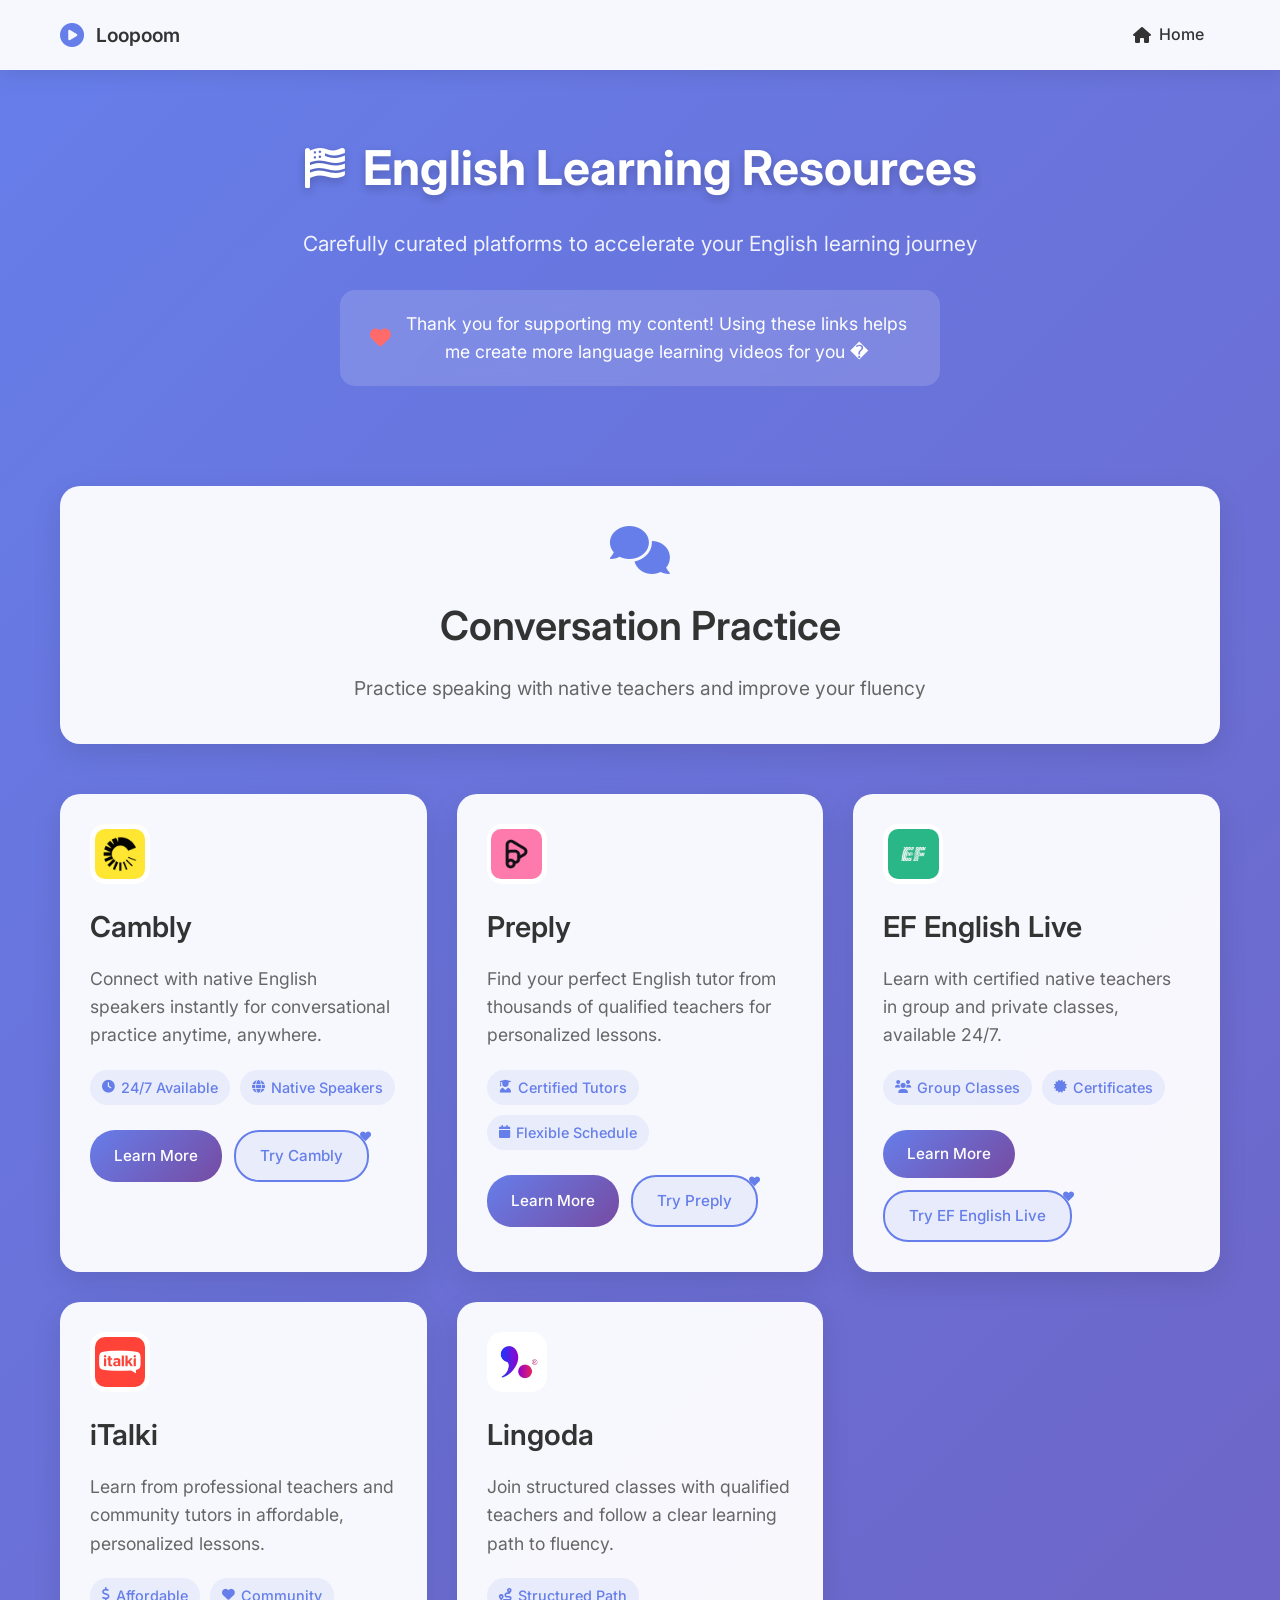
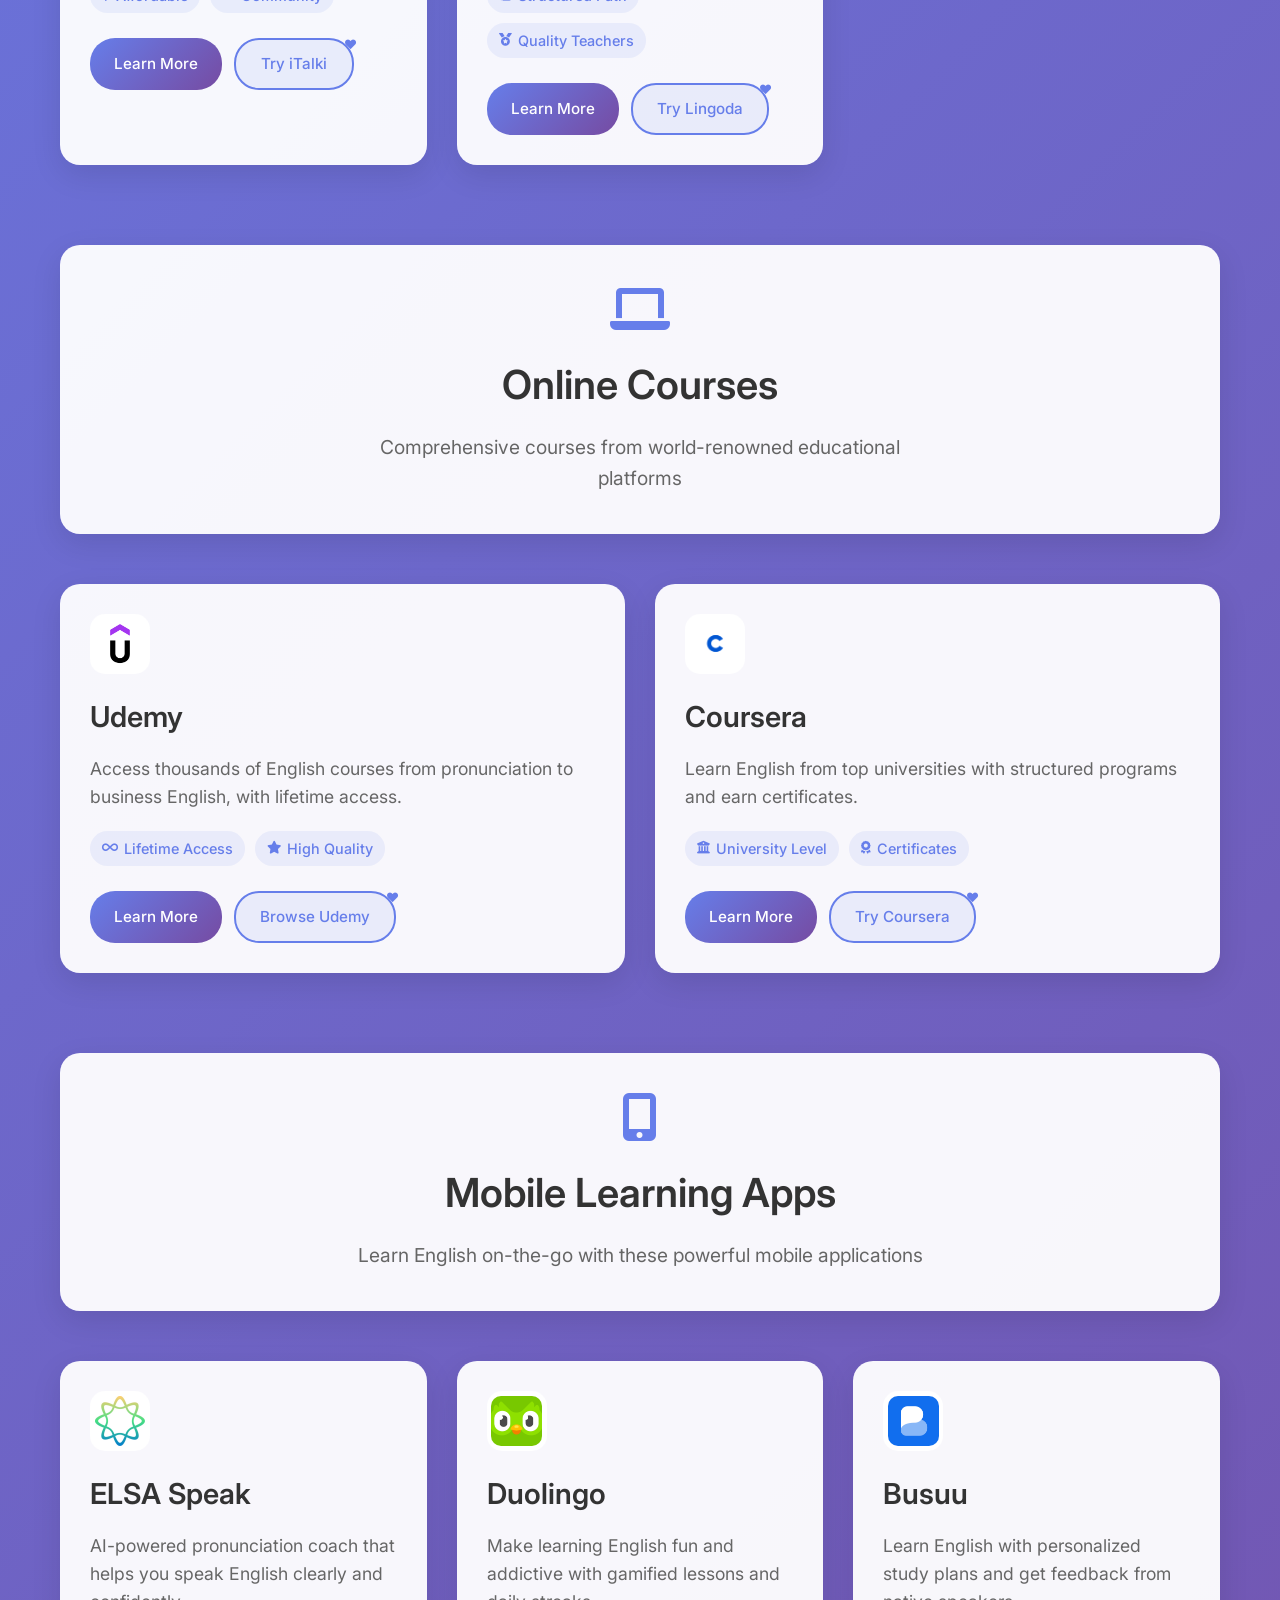
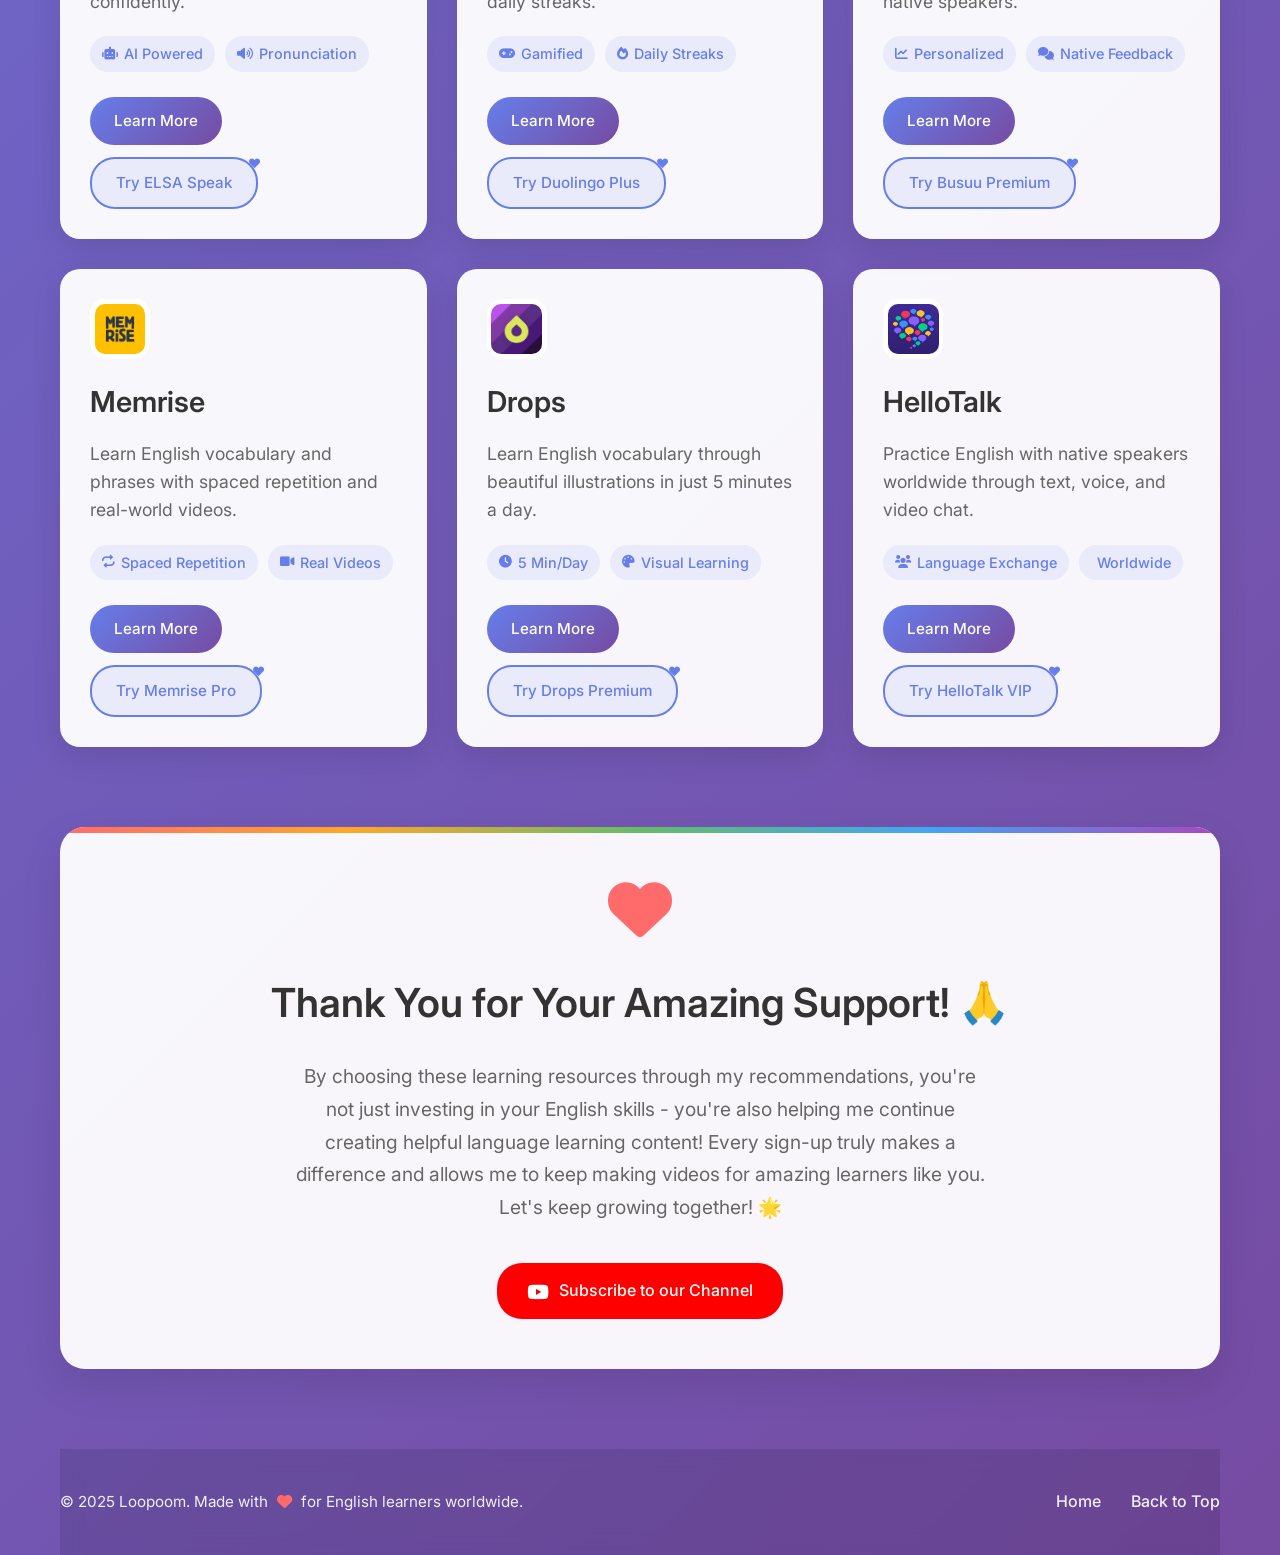
==== english.html @ 0522cc18 "initial" ====
<!DOCTYPE html>
<html lang="en">
<head>
    <meta charset="UTF-8">
    <meta name="viewport" content="width=device-width, initial-scale=1.0">
    <title>English Learning Resources - Loopoom</title>
    <link rel="stylesheet" href="styles/english.css">
    <link href="https://cdnjs.cloudflare.com/ajax/libs/font-awesome/6.0.0/css/all.min.css" rel="stylesheet">
    <link href="https://fonts.googleapis.com/css2?family=Inter:wght@300;400;500;600;700&display=swap" rel="stylesheet">
</head>
<body>
    <nav class="navbar">
        <div class="nav-container">
            <div class="nav-logo">
                <a href="index.html">
                    <i class="fas fa-play-circle"></i>
                    <span>Loopoom</span>
                </a>
            </div>
            <div class="nav-links">
                <a href="index.html" class="nav-link">
                    <i class="fas fa-home"></i>
                    <span>Home</span>
                </a>
            </div>
        </div>
    </nav>

    <div class="container">
        <header class="page-header">
            <div class="header-content">
                <h1><i class="fas fa-flag-usa"></i> English Learning Resources</h1>
                <p class="header-subtitle">Carefully curated platforms to accelerate your English learning journey</p>
                <div class="support-note">
                    <i class="fas fa-heart"></i>
                    <span>Thank you for supporting my content! Using these links helps me create more language learning videos for you �</span>
                </div>
            </div>
        </header>

        <main class="main-content">
            <!-- Conversation Practice Section -->
            <section class="platform-section">
                <div class="section-header">
                    <i class="fas fa-comments"></i>
                    <h2>Conversation Practice</h2>
                    <p>Practice speaking with native teachers and improve your fluency</p>
                </div>
                
                <div class="platform-grid">
                    <div class="platform-card" data-category="conversation">
                        <div class="platform-logo">
                            <img src="images/logos/Cambly.jpg" alt="Cambly Logo" class="platform-logo-img">
                        </div>
                        <h3>Cambly</h3>
                        <p class="platform-description">Connect with native English speakers instantly for conversational practice anytime, anywhere.</p>
                        <div class="platform-features">
                            <span class="feature-tag"><i class="fas fa-clock"></i> 24/7 Available</span>
                            <span class="feature-tag"><i class="fas fa-globe"></i> Native Speakers</span>
                        </div>
                        <div class="platform-actions">
                            <a href="#" class="btn btn-primary" onclick="openPlatformDetail('cambly')">Learn More</a>
                            <a href="#" class="btn btn-secondary affiliate-link">Try Cambly</a>
                        </div>
                    </div>

                    <div class="platform-card" data-category="conversation">
                        <div class="platform-logo">
                            <img src="images/logos/Preply .png" alt="Preply Logo" class="platform-logo-img">
                        </div>
                        <h3>Preply</h3>
                        <p class="platform-description">Find your perfect English tutor from thousands of qualified teachers for personalized lessons.</p>
                        <div class="platform-features">
                            <span class="feature-tag"><i class="fas fa-user-graduate"></i> Certified Tutors</span>
                            <span class="feature-tag"><i class="fas fa-calendar"></i> Flexible Schedule</span>
                        </div>
                        <div class="platform-actions">
                            <a href="#" class="btn btn-primary" onclick="openPlatformDetail('preply')">Learn More</a>
                            <a href="#" class="btn btn-secondary affiliate-link">Try Preply</a>
                        </div>
                    </div>

                    <div class="platform-card" data-category="conversation">
                        <div class="platform-logo">
                            <img src="images/logos/EFEnglishLive.png" alt="EF English Live Logo" class="platform-logo-img">
                        </div>
                        <h3>EF English Live</h3>
                        <p class="platform-description">Learn with certified native teachers in group and private classes, available 24/7.</p>
                        <div class="platform-features">
                            <span class="feature-tag"><i class="fas fa-users"></i> Group Classes</span>
                            <span class="feature-tag"><i class="fas fa-certificate"></i> Certificates</span>
                        </div>
                        <div class="platform-actions">
                            <a href="#" class="btn btn-primary" onclick="openPlatformDetail('ef-english-live')">Learn More</a>
                            <a href="#" class="btn btn-secondary affiliate-link">Try EF English Live</a>
                        </div>
                    </div>

                    <div class="platform-card" data-category="conversation">
                        <div class="platform-logo">
                            <img src="images/logos/iTalki.jpeg" alt="iTalki Logo" class="platform-logo-img">
                        </div>
                        <h3>iTalki</h3>
                        <p class="platform-description">Learn from professional teachers and community tutors in affordable, personalized lessons.</p>
                        <div class="platform-features">
                            <span class="feature-tag"><i class="fas fa-dollar-sign"></i> Affordable</span>
                            <span class="feature-tag"><i class="fas fa-heart"></i> Community</span>
                        </div>
                        <div class="platform-actions">
                            <a href="#" class="btn btn-primary" onclick="openPlatformDetail('italki')">Learn More</a>
                            <a href="#" class="btn btn-secondary affiliate-link">Try iTalki</a>
                        </div>
                    </div>

                    <div class="platform-card" data-category="conversation">
                        <div class="platform-logo">
                            <img src="images/logos/Lingoda.jpeg" alt="Lingoda Logo" class="platform-logo-img">
                        </div>
                        <h3>Lingoda</h3>
                        <p class="platform-description">Join structured classes with qualified teachers and follow a clear learning path to fluency.</p>
                        <div class="platform-features">
                            <span class="feature-tag"><i class="fas fa-route"></i> Structured Path</span>
                            <span class="feature-tag"><i class="fas fa-medal"></i> Quality Teachers</span>
                        </div>
                        <div class="platform-actions">
                            <a href="#" class="btn btn-primary" onclick="openPlatformDetail('lingoda')">Learn More</a>
                            <a href="#" class="btn btn-secondary affiliate-link">Try Lingoda</a>
                        </div>
                    </div>
                </div>
            </section>

            <!-- Online Courses Section -->
            <section class="platform-section">
                <div class="section-header">
                    <i class="fas fa-laptop"></i>
                    <h2>Online Courses</h2>
                    <p>Comprehensive courses from world-renowned educational platforms</p>
                </div>
                
                <div class="platform-grid">
                    <div class="platform-card" data-category="courses">
                        <div class="platform-logo">
                            <img src="images/logos/Udemy.png" alt="Udemy Logo" class="platform-logo-img">
                        </div>
                        <h3>Udemy</h3>
                        <p class="platform-description">Access thousands of English courses from pronunciation to business English, with lifetime access.</p>
                        <div class="platform-features">
                            <span class="feature-tag"><i class="fas fa-infinity"></i> Lifetime Access</span>
                            <span class="feature-tag"><i class="fas fa-star"></i> High Quality</span>
                        </div>
                        <div class="platform-actions">
                            <a href="#" class="btn btn-primary" onclick="openPlatformDetail('udemy')">Learn More</a>
                            <a href="#" class="btn btn-secondary affiliate-link">Browse Udemy</a>
                        </div>
                    </div>

                    <div class="platform-card" data-category="courses">
                        <div class="platform-logo">
                            <img src="images/logos/Coursera.png" alt="Coursera Logo" class="platform-logo-img">
                        </div>
                        <h3>Coursera</h3>
                        <p class="platform-description">Learn English from top universities with structured programs and earn certificates.</p>
                        <div class="platform-features">
                            <span class="feature-tag"><i class="fas fa-university"></i> University Level</span>
                            <span class="feature-tag"><i class="fas fa-award"></i> Certificates</span>
                        </div>
                        <div class="platform-actions">
                            <a href="#" class="btn btn-primary" onclick="openPlatformDetail('coursera')">Learn More</a>
                            <a href="#" class="btn btn-secondary affiliate-link">Try Coursera</a>
                        </div>
                    </div>
                </div>
            </section>

            <!-- Mobile Apps Section -->
            <section class="platform-section">
                <div class="section-header">
                    <i class="fas fa-mobile-alt"></i>
                    <h2>Mobile Learning Apps</h2>
                    <p>Learn English on-the-go with these powerful mobile applications</p>
                </div>
                
                <div class="platform-grid">
                    <div class="platform-card" data-category="apps">
                        <div class="platform-logo">
                            <img src="images/logos/ELSASpeak.jpeg" alt="ELSA Speak Logo" class="platform-logo-img">
                        </div>
                        <h3>ELSA Speak</h3>
                        <p class="platform-description">AI-powered pronunciation coach that helps you speak English clearly and confidently.</p>
                        <div class="platform-features">
                            <span class="feature-tag"><i class="fas fa-robot"></i> AI Powered</span>
                            <span class="feature-tag"><i class="fas fa-volume-up"></i> Pronunciation</span>
                        </div>
                        <div class="platform-actions">
                            <a href="#" class="btn btn-primary" onclick="openPlatformDetail('elsa-speak')">Learn More</a>
                            <a href="#" class="btn btn-secondary affiliate-link">Try ELSA Speak</a>
                        </div>
                    </div>

                    <div class="platform-card" data-category="apps">
                        <div class="platform-logo">
                            <img src="images/logos/Duolingo.png" alt="Duolingo Logo" class="platform-logo-img">
                        </div>
                        <h3>Duolingo</h3>
                        <p class="platform-description">Make learning English fun and addictive with gamified lessons and daily streaks.</p>
                        <div class="platform-features">
                            <span class="feature-tag"><i class="fas fa-gamepad"></i> Gamified</span>
                            <span class="feature-tag"><i class="fas fa-fire"></i> Daily Streaks</span>
                        </div>
                        <div class="platform-actions">
                            <a href="#" class="btn btn-primary" onclick="openPlatformDetail('duolingo')">Learn More</a>
                            <a href="#" class="btn btn-secondary affiliate-link">Try Duolingo Plus</a>
                        </div>
                    </div>

                    <div class="platform-card" data-category="apps">
                        <div class="platform-logo">
                            <img src="images/logos/Busuu.png" alt="Busuu Logo" class="platform-logo-img">
                        </div>
                        <h3>Busuu</h3>
                        <p class="platform-description">Learn English with personalized study plans and get feedback from native speakers.</p>
                        <div class="platform-features">
                            <span class="feature-tag"><i class="fas fa-chart-line"></i> Personalized</span>
                            <span class="feature-tag"><i class="fas fa-comments"></i> Native Feedback</span>
                        </div>
                        <div class="platform-actions">
                            <a href="#" class="btn btn-primary" onclick="openPlatformDetail('busuu')">Learn More</a>
                            <a href="#" class="btn btn-secondary affiliate-link">Try Busuu Premium</a>
                        </div>
                    </div>

                    <div class="platform-card" data-category="apps">
                        <div class="platform-logo">
                            <img src="images/logos/Memrise.png" alt="Memrise Logo" class="platform-logo-img">
                        </div>
                        <h3>Memrise</h3>
                        <p class="platform-description">Learn English vocabulary and phrases with spaced repetition and real-world videos.</p>
                        <div class="platform-features">
                            <span class="feature-tag"><i class="fas fa-repeat"></i> Spaced Repetition</span>
                            <span class="feature-tag"><i class="fas fa-video"></i> Real Videos</span>
                        </div>
                        <div class="platform-actions">
                            <a href="#" class="btn btn-primary" onclick="openPlatformDetail('memrise')">Learn More</a>
                            <a href="#" class="btn btn-secondary affiliate-link">Try Memrise Pro</a>
                        </div>
                    </div>

                    <div class="platform-card" data-category="apps">
                        <div class="platform-logo">
                            <img src="images/logos/Drops.png" alt="Drops Logo" class="platform-logo-img">
                        </div>
                        <h3>Drops</h3>
                        <p class="platform-description">Learn English vocabulary through beautiful illustrations in just 5 minutes a day.</p>
                        <div class="platform-features">
                            <span class="feature-tag"><i class="fas fa-clock"></i> 5 Min/Day</span>
                            <span class="feature-tag"><i class="fas fa-palette"></i> Visual Learning</span>
                        </div>
                        <div class="platform-actions">
                            <a href="#" class="btn btn-primary" onclick="openPlatformDetail('drops')">Learn More</a>
                            <a href="#" class="btn btn-secondary affiliate-link">Try Drops Premium</a>
                        </div>
                    </div>

                    <div class="platform-card" data-category="apps">
                        <div class="platform-logo">
                            <img src="images/logos/HelloTalk.jpeg" alt="HelloTalk Logo" class="platform-logo-img">
                        </div>
                        <h3>HelloTalk</h3>
                        <p class="platform-description">Practice English with native speakers worldwide through text, voice, and video chat.</p>
                        <div class="platform-features">
                            <span class="feature-tag"><i class="fas fa-users"></i> Language Exchange</span>
                            <span class="feature-tag"><i class="fas fa-world"></i> Worldwide</span>
                        </div>
                        <div class="platform-actions">
                            <a href="#" class="btn btn-primary" onclick="openPlatformDetail('hellotalk')">Learn More</a>
                            <a href="#" class="btn btn-secondary affiliate-link">Try HelloTalk VIP</a>
                        </div>
                    </div>
                </div>
            </section>

            <!-- Thank You Section -->
            <section class="thank-you-section">
                <div class="thank-you-card">
                    <div class="thank-you-icon">
                        <i class="fas fa-heart"></i>
                    </div>
                    <h2>Thank You for Your Amazing Support! 🙏</h2>
                    <p>By choosing these learning resources through my recommendations, you're not just investing in your English skills - you're also helping me continue creating helpful language learning content! Every sign-up truly makes a difference and allows me to keep making videos for amazing learners like you. Let's keep growing together! 🌟</p>
                    <div class="social-links">
                        <a href="#" class="social-link youtube">
                            <i class="fab fa-youtube"></i>
                            <span>Subscribe to our Channel</span>
                        </a>
                    </div>
                </div>
            </section>
        </main>

        <footer class="footer">
            <div class="footer-content">
                <p>&copy; 2025 Loopoom. Made with <i class="fas fa-heart"></i> for English learners worldwide.</p>
                <div class="footer-links">
                    <a href="index.html">Home</a>
                    <a href="#" onclick="scrollToTop()">Back to Top</a>
                </div>
            </div>
        </footer>
    </div>

    <!-- Platform Detail Modal -->
    <div id="platformModal" class="modal-overlay" style="display: none;">
        <div class="modal-content">
            <div class="modal-header">
                <h3 id="modalTitle"></h3>
                <button onclick="closeModal()" class="close-btn">
                    <i class="fas fa-times"></i>
                </button>
            </div>
            <div class="modal-body" id="modalBody">
                <!-- Content will be populated by JavaScript -->
            </div>
        </div>
    </div>

    <script src="scripts/english.js"></script>
</body>
</html>
---- styles/english.css ----
/* English Page Styles */
* {
    margin: 0;
    padding: 0;
    box-sizing: border-box;
}

body {
    font-family: 'Inter', -apple-system, BlinkMacSystemFont, 'Segoe UI', Roboto, Oxygen, Ubuntu, Cantarell, sans-serif;
    background: linear-gradient(135deg, #667eea 0%, #764ba2 100%);
    min-height: 100vh;
    color: #333;
    line-height: 1.6;
}

/* Navigation */
.navbar {
    background: rgba(255,255,255,0.95);
    backdrop-filter: blur(10px);
    box-shadow: 0 2px 20px rgba(0,0,0,0.1);
    position: sticky;
    top: 0;
    z-index: 100;
}

.nav-container {
    max-width: 1200px;
    margin: 0 auto;
    padding: 0 20px;
    display: flex;
    justify-content: space-between;
    align-items: center;
    height: 70px;
}

.nav-logo a {
    text-decoration: none;
    display: flex;
    align-items: center;
    gap: 12px;
    color: #333;
    font-weight: 600;
    font-size: 1.2rem;
    transition: color 0.3s ease;
}

.nav-logo a:hover {
    color: #667eea;
}

.nav-logo i {
    font-size: 1.5rem;
    color: #667eea;
}

.nav-links {
    display: flex;
    gap: 20px;
}

.nav-link {
    text-decoration: none;
    color: #333;
    display: flex;
    align-items: center;
    gap: 8px;
    padding: 8px 16px;
    border-radius: 8px;
    transition: all 0.3s ease;
    font-weight: 500;
}

.nav-link:hover {
    background: rgba(102,126,234,0.1);
    color: #667eea;
}

/* Container */
.container {
    max-width: 1200px;
    margin: 0 auto;
    padding: 0 20px;
}

/* Page Header */
.page-header {
    text-align: center;
    padding: 60px 0;
    margin-bottom: 40px;
}

.header-content h1 {
    font-size: 3rem;
    font-weight: 700;
    color: #fff;
    text-shadow: 0 4px 8px rgba(0,0,0,0.2);
    margin-bottom: 20px;
    display: flex;
    align-items: center;
    justify-content: center;
    gap: 15px;
}

.header-content h1 i {
    font-size: 2.5rem;
}

.header-subtitle {
    font-size: 1.3rem;
    color: rgba(255,255,255,0.9);
    margin-bottom: 30px;
    font-weight: 400;
}

.support-note {
    background: rgba(255,255,255,0.15);
    backdrop-filter: blur(10px);
    padding: 20px 30px;
    border-radius: 15px;
    display: inline-flex;
    align-items: center;
    gap: 12px;
    color: #fff;
    font-size: 1.1rem;
    max-width: 600px;
    margin: 0 auto;
}

.support-note i {
    color: #ff6b6b;
    font-size: 1.3rem;
}

/* Platform Sections */
.platform-section {
    margin-bottom: 80px;
}

.section-header {
    text-align: center;
    margin-bottom: 50px;
    background: rgba(255,255,255,0.95);
    padding: 40px;
    border-radius: 20px;
    box-shadow: 0 10px 30px rgba(0,0,0,0.1);
}

.section-header i {
    font-size: 3rem;
    color: #667eea;
    margin-bottom: 20px;
}

.section-header h2 {
    font-size: 2.5rem;
    font-weight: 600;
    color: #333;
    margin-bottom: 15px;
}

.section-header p {
    font-size: 1.2rem;
    color: #666;
    max-width: 600px;
    margin: 0 auto;
}

/* Platform Grid */
.platform-grid {
    display: grid;
    grid-template-columns: repeat(auto-fit, minmax(350px, 1fr));
    gap: 30px;
}

.platform-card {
    background: rgba(255,255,255,0.95);
    border-radius: 20px;
    padding: 30px;
    box-shadow: 0 10px 30px rgba(0,0,0,0.1);
    transition: all 0.3s ease;
    position: relative;
    overflow: hidden;
}

.platform-card::before {
    content: '';
    position: absolute;
    top: 0;
    left: 0;
    right: 0;
    height: 4px;
    background: linear-gradient(90deg, #667eea, #764ba2);
    transform: scaleX(0);
    transition: transform 0.3s ease;
}

.platform-card:hover::before {
    transform: scaleX(1);
}

.platform-card:hover {
    transform: translateY(-10px);
    box-shadow: 0 20px 40px rgba(0,0,0,0.2);
}

.platform-logo {
    width: 60px;
    height: 60px;
    background: rgba(255,255,255,0.9);
    border-radius: 15px;
    display: flex;
    align-items: center;
    justify-content: center;
    margin-bottom: 20px;
    transition: all 0.3s ease;
    border: 2px solid rgba(255,255,255,0.2);
}

.platform-logo:hover {
    transform: scale(1.05);
    box-shadow: 0 8px 20px rgba(0,0,0,0.15);
}

.platform-logo-img {
    width: 90%;
    height: 90%;
    object-fit: contain;
    border-radius: 10px;
}

.platform-logo i {
    font-size: 1.8rem;
    color: #fff;
}

.platform-card h3 {
    font-size: 1.8rem;
    font-weight: 600;
    color: #333;
    margin-bottom: 15px;
}

.platform-description {
    color: #666;
    font-size: 1.1rem;
    line-height: 1.6;
    margin-bottom: 20px;
}

.platform-features {
    display: flex;
    flex-wrap: wrap;
    gap: 10px;
    margin-bottom: 25px;
}

.feature-tag {
    background: rgba(102,126,234,0.1);
    color: #667eea;
    padding: 6px 12px;
    border-radius: 20px;
    font-size: 0.9rem;
    font-weight: 500;
    display: flex;
    align-items: center;
    gap: 6px;
}

.feature-tag i {
    font-size: 0.8rem;
}

.platform-actions {
    display: flex;
    gap: 12px;
    flex-wrap: wrap;
}

/* Buttons */
.btn {
    padding: 12px 24px;
    border-radius: 25px;
    text-decoration: none;
    font-weight: 500;
    font-size: 0.95rem;
    transition: all 0.3s ease;
    border: none;
    cursor: pointer;
    display: inline-flex;
    align-items: center;
    justify-content: center;
    min-width: 120px;
}

.btn-primary {
    background: linear-gradient(135deg, #667eea, #764ba2);
    color: #fff;
}

.btn-primary:hover {
    transform: translateY(-2px);
    box-shadow: 0 8px 25px rgba(102,126,234,0.4);
}

.btn-secondary {
    background: rgba(102,126,234,0.1);
    color: #667eea;
    border: 2px solid #667eea;
}

.btn-secondary:hover {
    background: #667eea;
    color: #fff;
    transform: translateY(-2px);
    box-shadow: 0 8px 25px rgba(102,126,234,0.3);
}

.affiliate-link {
    position: relative;
}

.affiliate-link::after {
    content: '❤️';
    position: absolute;
    top: -5px;
    right: -5px;
    font-size: 0.8rem;
}

/* Thank You Section */
.thank-you-section {
    margin: 80px 0;
}

.thank-you-card {
    background: rgba(255,255,255,0.95);
    border-radius: 25px;
    padding: 50px;
    text-align: center;
    box-shadow: 0 15px 40px rgba(0,0,0,0.1);
    position: relative;
    overflow: hidden;
}

.thank-you-card::before {
    content: '';
    position: absolute;
    top: 0;
    left: 0;
    right: 0;
    height: 6px;
    background: linear-gradient(90deg, #ff6b6b, #ffa726, #66bb6a, #42a5f5, #ab47bc);
}

.thank-you-icon {
    margin-bottom: 30px;
}

.thank-you-icon i {
    font-size: 4rem;
    color: #ff6b6b;
    animation: heartbeat 2s ease-in-out infinite;
}

@keyframes heartbeat {
    0% { transform: scale(1); }
    14% { transform: scale(1.1); }
    28% { transform: scale(1); }
    42% { transform: scale(1.1); }
    70% { transform: scale(1); }
}

.thank-you-card h2 {
    font-size: 2.5rem;
    color: #333;
    margin-bottom: 25px;
    font-weight: 600;
}

.thank-you-card p {
    font-size: 1.2rem;
    color: #666;
    line-height: 1.7;
    max-width: 700px;
    margin: 0 auto 40px;
}

.social-links {
    display: flex;
    justify-content: center;
    gap: 20px;
}

.social-link {
    background: #ff0000;
    color: #fff;
    padding: 15px 30px;
    border-radius: 25px;
    text-decoration: none;
    font-weight: 500;
    display: flex;
    align-items: center;
    gap: 10px;
    transition: all 0.3s ease;
}

.social-link:hover {
    transform: translateY(-3px);
    box-shadow: 0 10px 30px rgba(255,0,0,0.3);
}

.social-link i {
    font-size: 1.2rem;
}

/* Footer */
.footer {
    background: rgba(0,0,0,0.1);
    backdrop-filter: blur(10px);
    padding: 40px 0;
    margin-top: 80px;
}

.footer-content {
    display: flex;
    justify-content: space-between;
    align-items: center;
    flex-wrap: wrap;
    gap: 20px;
    color: rgba(255,255,255,0.9);
}

.footer-content p {
    font-size: 0.95rem;
}

.footer-content i {
    color: #ff6b6b;
    margin: 0 5px;
}

.footer-links {
    display: flex;
    gap: 30px;
}

.footer-links a {
    color: rgba(255,255,255,0.9);
    text-decoration: none;
    font-weight: 500;
    transition: color 0.3s ease;
}

.footer-links a:hover {
    color: #fff;
}

/* Modal Styles */
.modal-overlay {
    position: fixed;
    top: 0;
    left: 0;
    width: 100%;
    height: 100%;
    background: rgba(0,0,0,0.8);
    display: flex;
    justify-content: center;
    align-items: center;
    z-index: 1000;
    animation: fadeIn 0.3s ease;
}

.modal-content {
    background: #fff;
    border-radius: 20px;
    max-width: 600px;
    width: 90%;
    max-height: 80vh;
    overflow-y: auto;
    animation: slideUp 0.3s ease;
}

.modal-header {
    padding: 30px 30px 0;
    display: flex;
    justify-content: space-between;
    align-items: center;
    border-bottom: 1px solid #eee;
    margin-bottom: 30px;
}

.modal-header h3 {
    font-size: 1.8rem;
    color: #333;
    font-weight: 600;
}

.close-btn {
    background: none;
    border: none;
    font-size: 1.5rem;
    color: #666;
    cursor: pointer;
    padding: 10px;
    border-radius: 50%;
    transition: all 0.3s ease;
}

.close-btn:hover {
    background: rgba(102,126,234,0.1);
    color: #667eea;
}

.modal-body {
    padding: 0 30px 30px;
}

/* Responsive Design */
@media (max-width: 768px) {
    .container {
        padding: 0 15px;
    }
    
    .nav-container {
        padding: 0 15px;
    }
    
    .nav-links {
        display: none;
    }
    
    .header-content h1 {
        font-size: 2.5rem;
        flex-direction: column;
        gap: 10px;
    }
    
    .header-subtitle {
        font-size: 1.1rem;
    }
    
    .support-note {
        flex-direction: column;
        text-align: center;
        padding: 20px;
        font-size: 1rem;
    }
    
    .section-header {
        padding: 30px 20px;
    }
    
    .section-header h2 {
        font-size: 2rem;
    }
    
    .section-header i {
        font-size: 2.5rem;
    }
    
    .platform-grid {
        grid-template-columns: 1fr;
        gap: 20px;
    }
    
    .platform-card {
        padding: 25px 20px;
    }
    
    .platform-actions {
        flex-direction: column;
    }
    
    .thank-you-card {
        padding: 40px 20px;
    }
    
    .thank-you-card h2 {
        font-size: 2rem;
    }
    
    .thank-you-card p {
        font-size: 1.1rem;
    }
    
    .footer-content {
        flex-direction: column;
        text-align: center;
    }
    
    .modal-content {
        width: 95%;
        margin: 20px;
    }
    
    .modal-header {
        padding: 20px 20px 0;
    }
    
    .modal-body {
        padding: 0 20px 20px;
    }
}

@media (max-width: 480px) {
    .platform-grid {
        grid-template-columns: 1fr;
    }
    
    .platform-card {
        padding: 20px 15px;
    }
    
    .btn {
        padding: 10px 20px;
        font-size: 0.9rem;
        min-width: 100px;
    }
    
    .social-links {
        flex-direction: column;
        align-items: center;
    }
}

/* Animation Keyframes */
@keyframes fadeIn {
    from { opacity: 0; }
    to { opacity: 1; }
}

@keyframes slideUp {
    from { 
        opacity: 0;
        transform: translateY(30px);
    }
    to { 
        opacity: 1;
        transform: translateY(0);
    }
}

/* Smooth scrolling */
html {
    scroll-behavior: smooth;
}
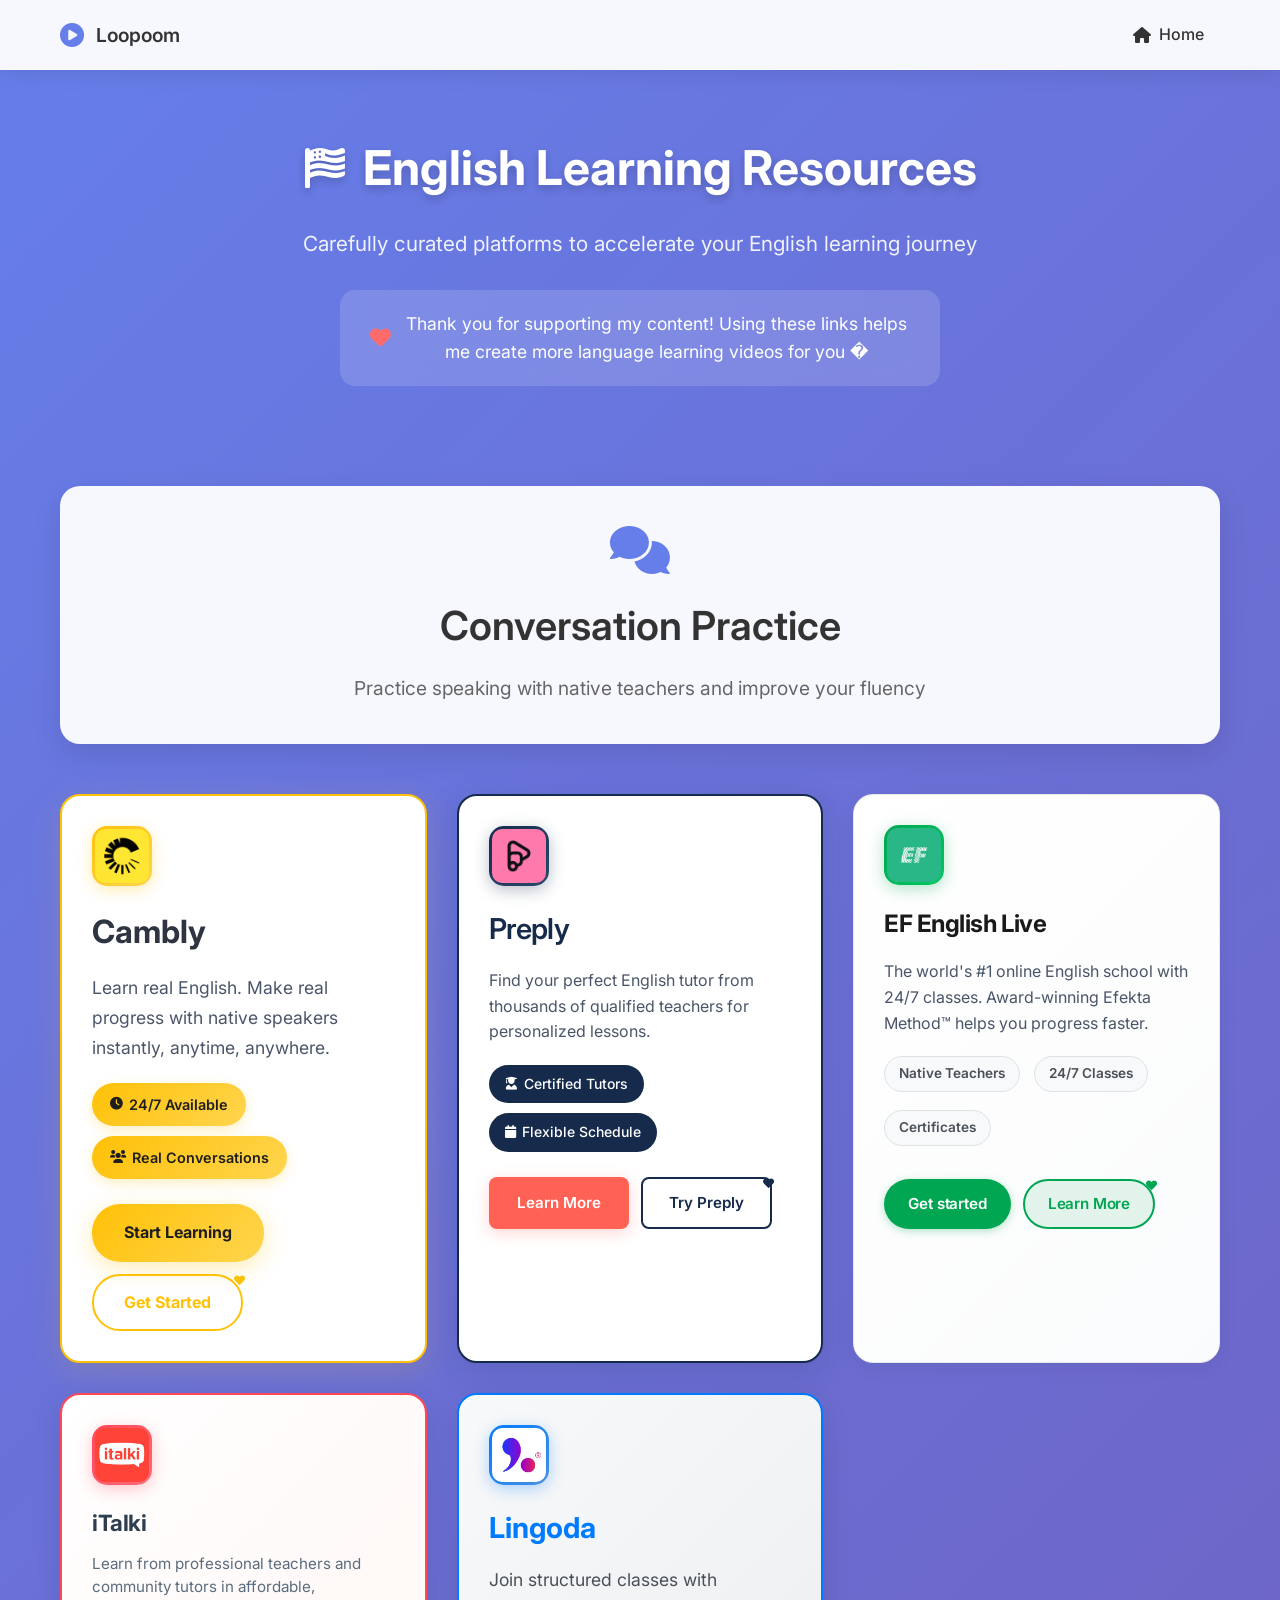
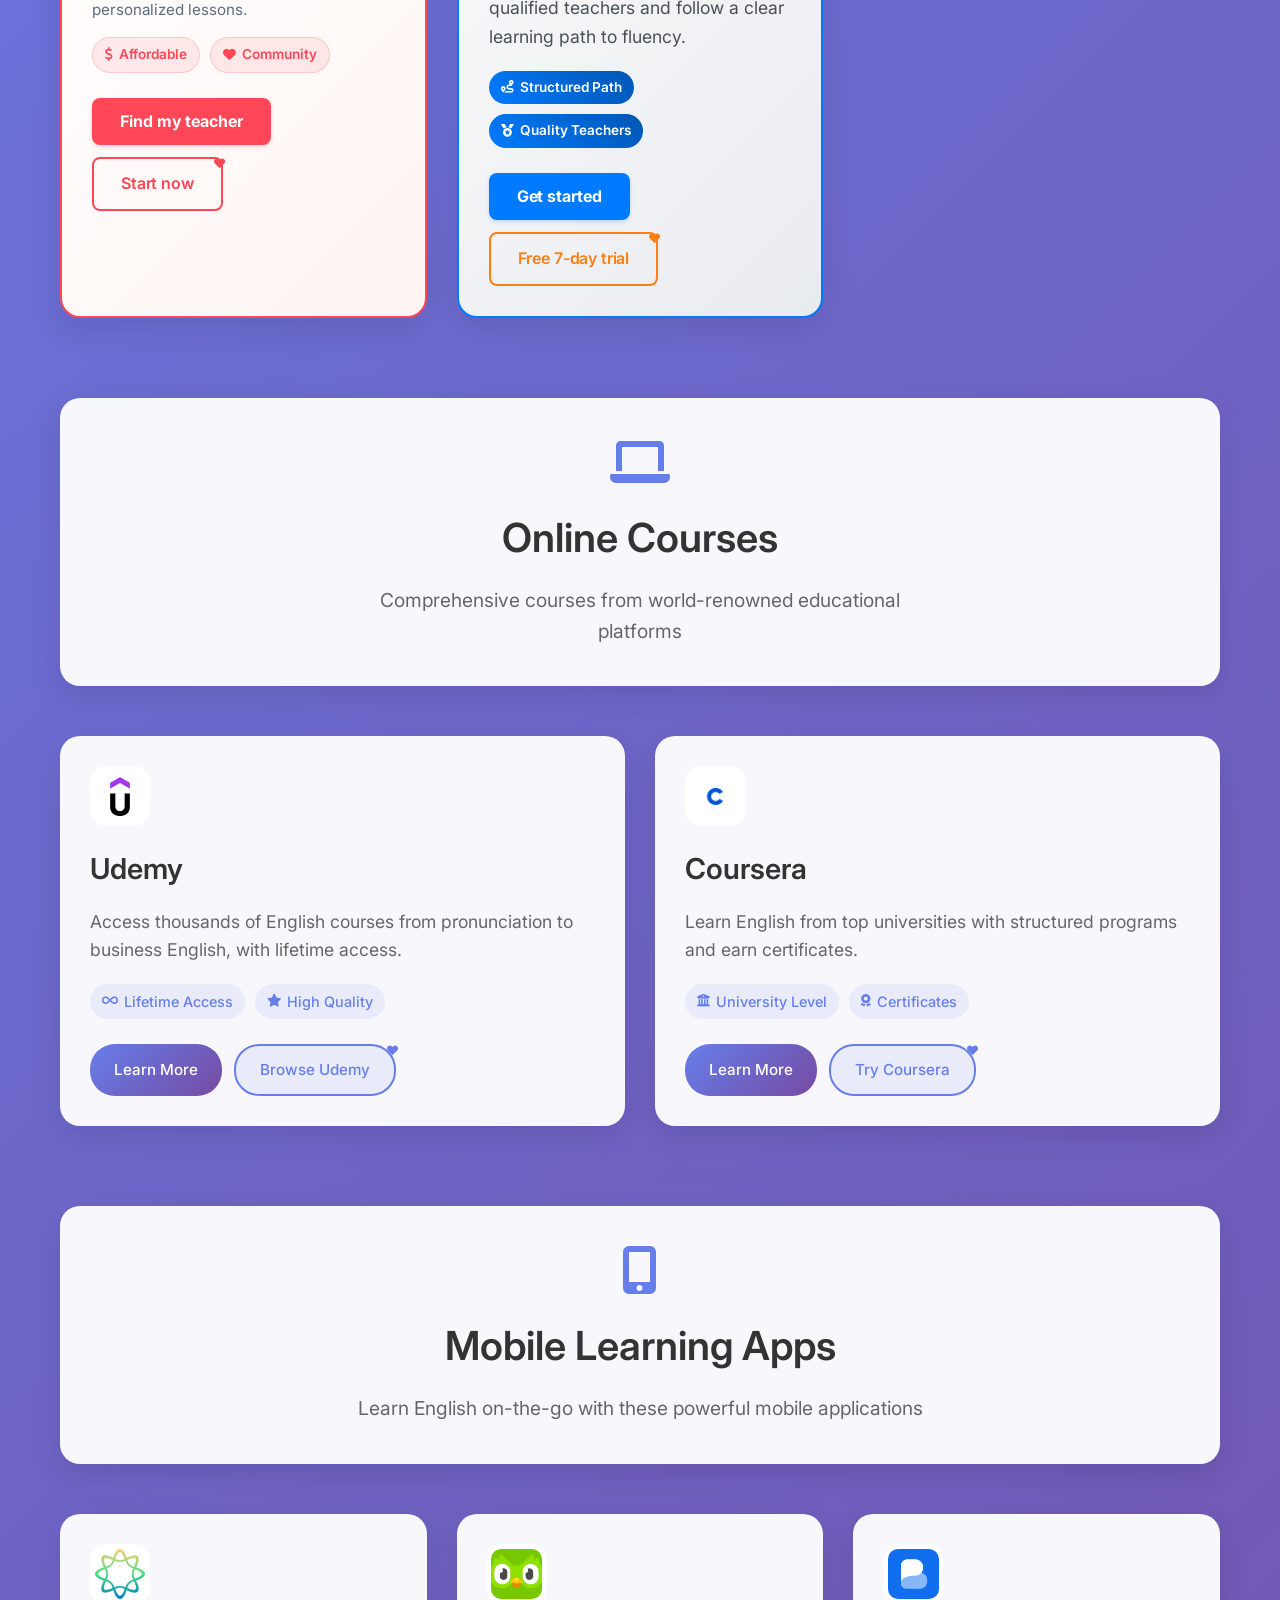
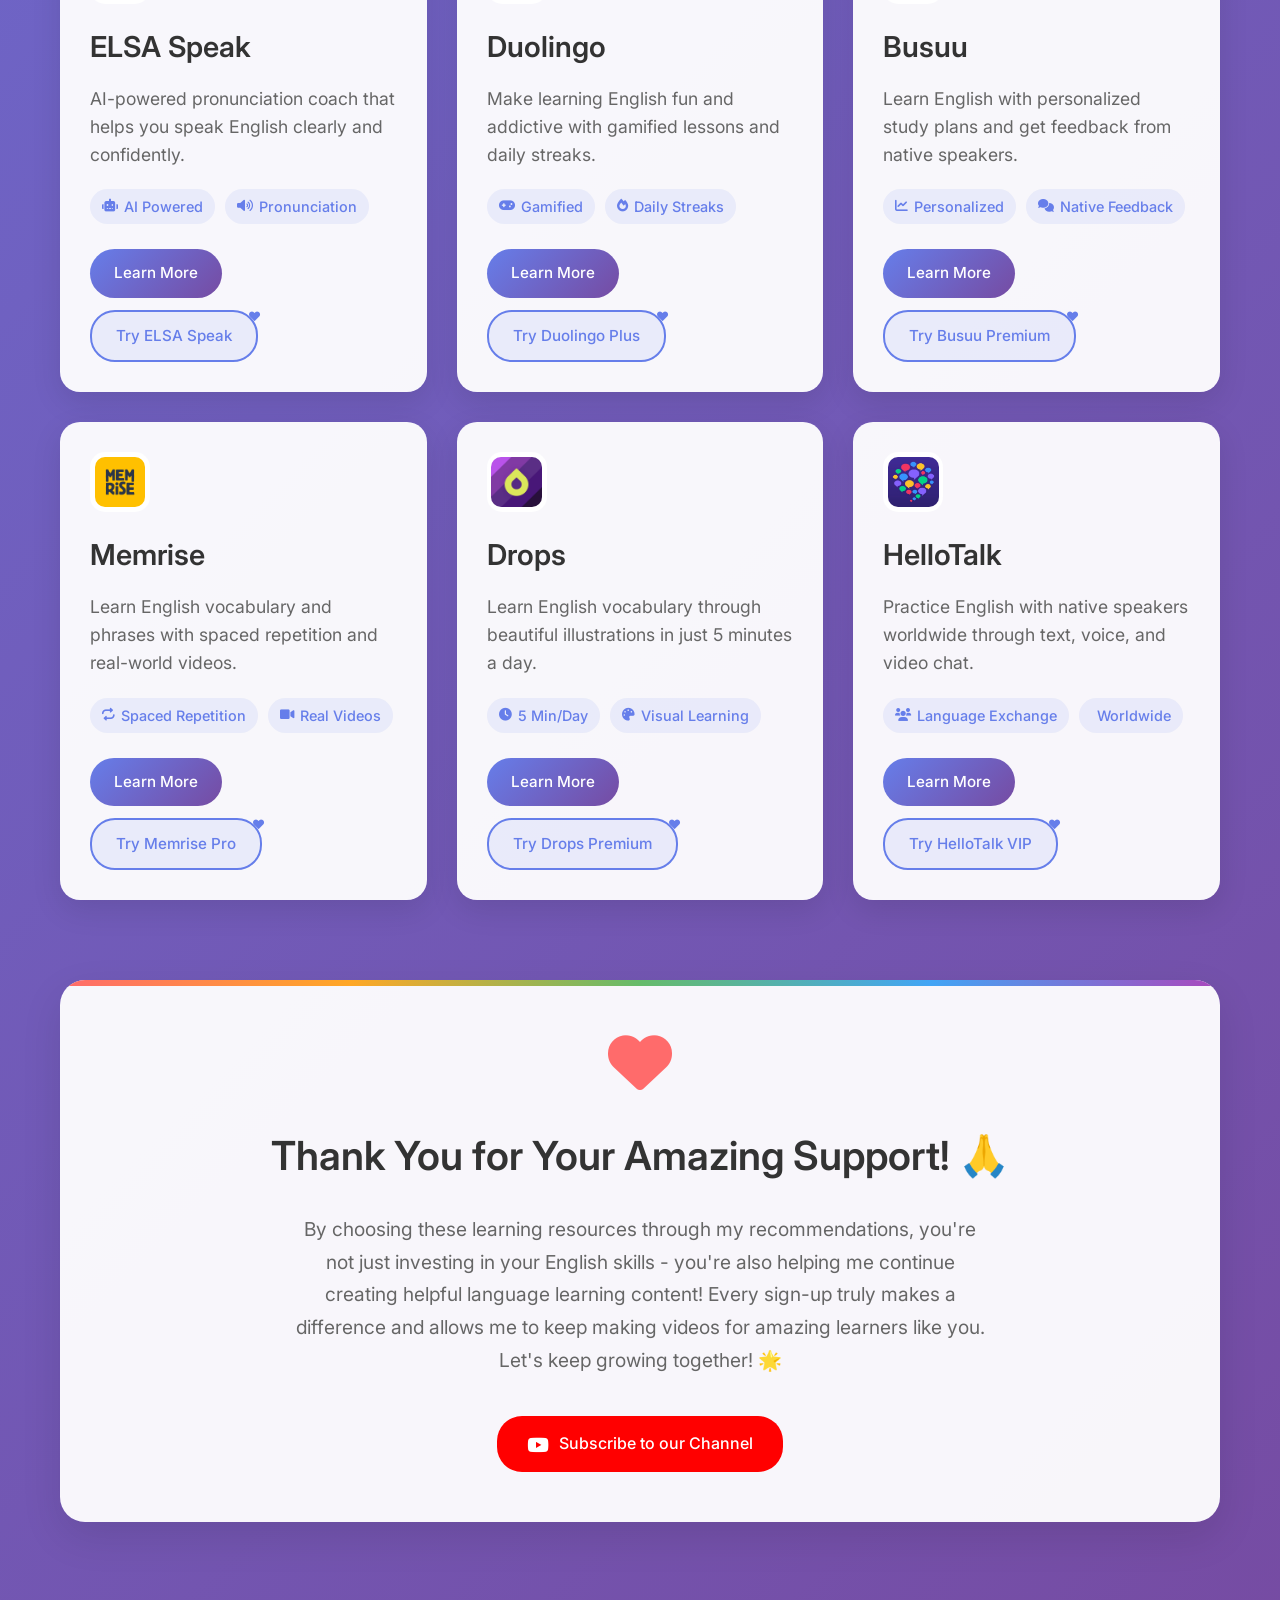
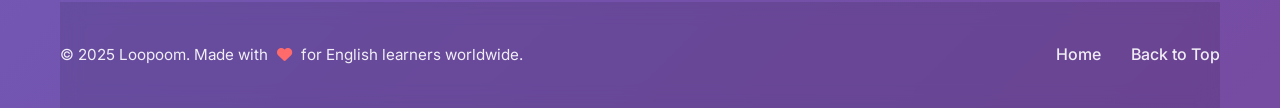
==== commit 9f0e1063: "fix style" ====
--- a/english.html
+++ b/english.html
@@ -4,6 +4,7 @@
     <meta charset="UTF-8">
     <meta name="viewport" content="width=device-width, initial-scale=1.0">
     <title>English Learning Resources - Loopoom</title>
+    <link rel="icon" type="image/svg+xml" href="data:image/svg+xml,<svg xmlns='http://www.w3.org/2000/svg' viewBox='0 0 24 24' fill='%23667eea'><circle cx='12' cy='12' r='10'/><polygon fill='white' points='10,8 16,12 10,16'/></svg>">
     <link rel="stylesheet" href="styles/english.css">
     <link href="https://cdnjs.cloudflare.com/ajax/libs/font-awesome/6.0.0/css/all.min.css" rel="stylesheet">
     <link href="https://fonts.googleapis.com/css2?family=Inter:wght@300;400;500;600;700&display=swap" rel="stylesheet">
@@ -48,83 +49,82 @@
                 </div>
                 
                 <div class="platform-grid">
-                    <div class="platform-card" data-category="conversation">
-                        <div class="platform-logo">
+                    <div class="platform-card cambly-theme" data-category="conversation">
+                        <div class="platform-logo cambly-logo">
                             <img src="images/logos/Cambly.jpg" alt="Cambly Logo" class="platform-logo-img">
                         </div>
                         <h3>Cambly</h3>
-                        <p class="platform-description">Connect with native English speakers instantly for conversational practice anytime, anywhere.</p>
-                        <div class="platform-features">
-                            <span class="feature-tag"><i class="fas fa-clock"></i> 24/7 Available</span>
-                            <span class="feature-tag"><i class="fas fa-globe"></i> Native Speakers</span>
-                        </div>
-                        <div class="platform-actions">
-                            <a href="#" class="btn btn-primary" onclick="openPlatformDetail('cambly')">Learn More</a>
-                            <a href="#" class="btn btn-secondary affiliate-link">Try Cambly</a>
-                        </div>
-                    </div>
-
-                    <div class="platform-card" data-category="conversation">
-                        <div class="platform-logo">
+                        <p class="platform-description">Learn real English. Make real progress with native speakers instantly, anytime, anywhere.</p>
+                        <div class="platform-features">
+                            <span class="feature-tag cambly-tag"><i class="fas fa-clock"></i> 24/7 Available</span>
+                            <span class="feature-tag cambly-tag"><i class="fas fa-users"></i> Real Conversations</span>
+                        </div>
+                        <div class="platform-actions">
+                            <a href="#" class="btn btn-primary cambly-btn" onclick="openPlatformDetail('cambly')">Start Learning</a>
+                            <a href="#" class="btn btn-secondary cambly-secondary affiliate-link">Get Started</a>
+                        </div>
+                    </div>
+
+                    <div class="platform-card preply-theme" data-category="conversation">
+                        <div class="platform-logo preply-logo">
                             <img src="images/logos/Preply .png" alt="Preply Logo" class="platform-logo-img">
                         </div>
                         <h3>Preply</h3>
                         <p class="platform-description">Find your perfect English tutor from thousands of qualified teachers for personalized lessons.</p>
                         <div class="platform-features">
-                            <span class="feature-tag"><i class="fas fa-user-graduate"></i> Certified Tutors</span>
-                            <span class="feature-tag"><i class="fas fa-calendar"></i> Flexible Schedule</span>
-                        </div>
-                        <div class="platform-actions">
-                            <a href="#" class="btn btn-primary" onclick="openPlatformDetail('preply')">Learn More</a>
-                            <a href="#" class="btn btn-secondary affiliate-link">Try Preply</a>
-                        </div>
-                    </div>
-
-                    <div class="platform-card" data-category="conversation">
-                        <div class="platform-logo">
-                            <img src="images/logos/EFEnglishLive.png" alt="EF English Live Logo" class="platform-logo-img">
-                        </div>
-                        <h3>EF English Live</h3>
-                        <p class="platform-description">Learn with certified native teachers in group and private classes, available 24/7.</p>
-                        <div class="platform-features">
-                            <span class="feature-tag"><i class="fas fa-users"></i> Group Classes</span>
-                            <span class="feature-tag"><i class="fas fa-certificate"></i> Certificates</span>
-                        </div>
-                        <div class="platform-actions">
-                            <a href="#" class="btn btn-primary" onclick="openPlatformDetail('ef-english-live')">Learn More</a>
-                            <a href="#" class="btn btn-secondary affiliate-link">Try EF English Live</a>
-                        </div>
-                    </div>
-
-                    <div class="platform-card" data-category="conversation">
-                        <div class="platform-logo">
+                            <span class="feature-tag preply-tag"><i class="fas fa-user-graduate"></i> Certified Tutors</span>
+                            <span class="feature-tag preply-tag"><i class="fas fa-calendar"></i> Flexible Schedule</span>
+                        </div>
+                        <div class="platform-actions">
+                            <a href="#" class="btn btn-primary preply-btn-main" onclick="openPlatformDetail('preply')">Learn More</a>
+                            <a href="#" class="btn btn-secondary preply-secondary-main affiliate-link">Try Preply</a>
+                        </div>
+                    </div>
+
+                <div class="platform-card ef-english-live-theme">
+                    <div class="platform-logo ef-logo">
+                        <img src="images/logos/EFEnglishLive.png" alt="EF English Live" class="platform-logo-img">
+                    </div>
+                    <h3>EF English Live</h3>
+                    <p class="platform-description">The world's #1 online English school with 24/7 classes. Award-winning Efekta Method™ helps you progress faster.</p>
+                    <div class="platform-features">
+                        <span class="feature-tag ef-tag">Native Teachers</span>
+                        <span class="feature-tag ef-tag">24/7 Classes</span>
+                        <span class="feature-tag ef-tag">Certificates</span>
+                    </div>
+                    <div class="platform-actions">
+                        <a href="#" class="btn btn-primary ef-btn-main" onclick="openPlatformDetail('ef-english-live')">Get started</a>
+                        <a href="#" class="btn btn-secondary ef-secondary-main affiliate-link">Learn More</a>
+                    </div>
+                </div>                    <div class="platform-card italki-theme" data-category="conversation">
+                        <div class="platform-logo italki-logo">
                             <img src="images/logos/iTalki.jpeg" alt="iTalki Logo" class="platform-logo-img">
                         </div>
                         <h3>iTalki</h3>
                         <p class="platform-description">Learn from professional teachers and community tutors in affordable, personalized lessons.</p>
                         <div class="platform-features">
-                            <span class="feature-tag"><i class="fas fa-dollar-sign"></i> Affordable</span>
-                            <span class="feature-tag"><i class="fas fa-heart"></i> Community</span>
-                        </div>
-                        <div class="platform-actions">
-                            <a href="#" class="btn btn-primary" onclick="openPlatformDetail('italki')">Learn More</a>
-                            <a href="#" class="btn btn-secondary affiliate-link">Try iTalki</a>
-                        </div>
-                    </div>
-
-                    <div class="platform-card" data-category="conversation">
-                        <div class="platform-logo">
+                            <span class="feature-tag italki-tag"><i class="fas fa-dollar-sign"></i> Affordable</span>
+                            <span class="feature-tag italki-tag"><i class="fas fa-heart"></i> Community</span>
+                        </div>
+                        <div class="platform-actions">
+                            <a href="#" class="btn btn-primary italki-btn-main" onclick="openPlatformDetail('italki')">Find my teacher</a>
+                            <a href="#" class="btn btn-secondary italki-secondary-main affiliate-link">Start now</a>
+                        </div>
+                    </div>
+
+                    <div class="platform-card lingoda-theme" data-category="conversation">
+                        <div class="platform-logo lingoda-logo">
                             <img src="images/logos/Lingoda.jpeg" alt="Lingoda Logo" class="platform-logo-img">
                         </div>
                         <h3>Lingoda</h3>
                         <p class="platform-description">Join structured classes with qualified teachers and follow a clear learning path to fluency.</p>
                         <div class="platform-features">
-                            <span class="feature-tag"><i class="fas fa-route"></i> Structured Path</span>
-                            <span class="feature-tag"><i class="fas fa-medal"></i> Quality Teachers</span>
-                        </div>
-                        <div class="platform-actions">
-                            <a href="#" class="btn btn-primary" onclick="openPlatformDetail('lingoda')">Learn More</a>
-                            <a href="#" class="btn btn-secondary affiliate-link">Try Lingoda</a>
+                            <span class="feature-tag lingoda-tag"><i class="fas fa-route"></i> Structured Path</span>
+                            <span class="feature-tag lingoda-tag"><i class="fas fa-medal"></i> Quality Teachers</span>
+                        </div>
+                        <div class="platform-actions">
+                            <a href="#" class="btn btn-primary lingoda-btn-main" onclick="openPlatformDetail('lingoda')">Get started</a>
+                            <a href="#" class="btn btn-secondary lingoda-secondary-main affiliate-link">Free 7-day trial</a>
                         </div>
                     </div>
                 </div>
--- a/styles/english.css
+++ b/styles/english.css
@@ -226,7 +226,10 @@
     height: 90%;
     object-fit: contain;
     border-radius: 10px;
-}
+    transition: all 0.3s ease;
+}
+
+/* Platform-specific logo backgrounds with gradients */
 
 .platform-logo i {
     font-size: 1.8rem;
@@ -465,9 +468,12 @@
     background: rgba(0,0,0,0.8);
     display: flex;
     justify-content: center;
-    align-items: center;
+    align-items: flex-start;
     z-index: 1000;
     animation: fadeIn 0.3s ease;
+    padding: 20px;
+    overflow-y: auto;
+    padding-top: 40px;
 }
 
 .modal-content {
@@ -475,9 +481,12 @@
     border-radius: 20px;
     max-width: 600px;
     width: 90%;
-    max-height: 80vh;
+    max-height: calc(100vh - 80px);
     overflow-y: auto;
     animation: slideUp 0.3s ease;
+    margin: 0 auto;
+    position: relative;
+    flex-shrink: 0;
 }
 
 .modal-header {
@@ -504,6 +513,9 @@
     padding: 10px;
     border-radius: 50%;
     transition: all 0.3s ease;
+    position: sticky;
+    top: 0;
+    z-index: 10;
 }
 
 .close-btn:hover {
@@ -513,6 +525,7 @@
 
 .modal-body {
     padding: 0 30px 30px;
+    overflow-y: visible;
 }
 
 /* Responsive Design */
@@ -590,7 +603,8 @@
     
     .modal-content {
         width: 95%;
-        margin: 20px;
+        margin: 20px auto;
+        max-height: none;
     }
     
     .modal-header {
@@ -644,3 +658,1727 @@
 html {
     scroll-behavior: smooth;
 }
+
+/* ===== PLATFORM-SPECIFIC AUTHENTIC THEMES ===== */
+
+/* Cambly Theme - Based on cambly.com real design */
+.cambly-theme {
+    background: #FFFFFF;
+    border: 2px solid #FFC107;
+    box-shadow: 0 8px 32px rgba(255, 193, 7, 0.15);
+    position: relative;
+    overflow: hidden;
+}
+
+.cambly-theme::before {
+    background: linear-gradient(90deg, #FFC107, #FFD54F);
+    height: 4px;
+}
+
+.cambly-theme:hover {
+    transform: translateY(-8px);
+    box-shadow: 0 16px 48px rgba(255, 193, 7, 0.25);
+    border-color: #FFD54F;
+}
+
+.cambly-logo {
+    background: linear-gradient(135deg, #FFC107, #FFD54F) !important;
+    border: none !important;
+    box-shadow: 0 4px 16px rgba(255, 193, 7, 0.3);
+}
+
+.cambly-theme h3 {
+    color: #2E3440;
+    font-weight: 700;
+    font-size: 2rem;
+    margin-bottom: 16px;
+}
+
+.cambly-theme .platform-description {
+    color: #4C566A;
+    font-size: 1.1rem;
+    line-height: 1.7;
+    font-weight: 400;
+}
+
+.cambly-tag {
+    background: linear-gradient(135deg, #FFC107, #FFD54F);
+    color: #1E1E1E;
+    font-weight: 600;
+    border-radius: 24px;
+    padding: 10px 18px;
+    font-size: 0.9rem;
+    box-shadow: 0 4px 12px rgba(255, 193, 7, 0.25);
+    border: none;
+    transition: all 0.3s ease;
+}
+
+.cambly-tag:hover {
+    transform: translateY(-2px);
+    box-shadow: 0 6px 20px rgba(255, 193, 7, 0.35);
+}
+
+.cambly-btn {
+    background: linear-gradient(135deg, #FFC107, #FFD54F) !important;
+    color: #1E1E1E !important;
+    border: none;
+    font-weight: 700;
+    font-size: 1rem;
+    padding: 16px 32px;
+    border-radius: 28px;
+    box-shadow: 0 6px 24px rgba(255, 193, 7, 0.3);
+    transition: all 0.3s ease;
+    text-transform: none;
+}
+
+.cambly-btn:hover {
+    background: linear-gradient(135deg, #FFD54F, #FFC107) !important;
+    transform: translateY(-3px);
+    box-shadow: 0 10px 36px rgba(255, 193, 7, 0.4);
+}
+
+.cambly-secondary {
+    background: transparent !important;
+    color: #FFC107 !important;
+    border: 2px solid #FFC107;
+    font-weight: 700;
+    font-size: 1rem;
+    padding: 14px 30px;
+    border-radius: 28px;
+    transition: all 0.3s ease;
+    text-transform: none;
+}
+
+.cambly-secondary:hover {
+    background: #FFC107 !important;
+    color: #1E1E1E !important;
+    transform: translateY(-3px);
+    box-shadow: 0 8px 28px rgba(255, 193, 7, 0.35);
+}
+
+/* ===== CAMBLY MODAL AUTHENTIC THEME ===== */
+
+.cambly-modal-theme {
+    max-width: 900px !important;
+    width: 95% !important;
+    max-height: none !important;
+    background: #FFFFFF;
+    border-radius: 16px;
+    overflow: visible;
+    box-shadow: 0 24px 64px rgba(0, 0, 0, 0.15);
+    margin: 20px auto;
+}
+
+.cambly-modal-theme .modal-header {
+    background: linear-gradient(135deg, #FFC107, #FFD54F);
+    color: #1E1E1E;
+    padding: 0;
+    border: none;
+    margin: 0;
+}
+
+.cambly-modal-theme .modal-header h3 {
+    font-size: 1.8rem;
+    font-weight: 700;
+    color: #1E1E1E;
+    padding: 24px 30px;
+    margin: 0;
+}
+
+.cambly-modal-theme .close-btn {
+    color: #1E1E1E;
+    background: rgba(30, 30, 30, 0.1);
+    margin-right: 20px;
+    border-radius: 50%;
+    width: 40px;
+    height: 40px;
+    display: flex;
+    align-items: center;
+    justify-content: center;
+}
+
+.cambly-modal-theme .close-btn:hover {
+    background: rgba(30, 30, 30, 0.2);
+    color: #1E1E1E;
+}
+
+.cambly-modal-hero {
+    background: linear-gradient(135deg, #FFF8E1, #FFFFFF);
+    padding: 48px 40px;
+    text-align: center;
+    border-bottom: 1px solid #FFF3C4;
+}
+
+.cambly-hero-content h2 {
+    font-size: 2.5rem;
+    font-weight: 800;
+    color: #2E3440;
+    margin-bottom: 16px;
+    line-height: 1.2;
+}
+
+.hero-subtitle {
+    font-size: 1.3rem;
+    color: #4C566A;
+    margin-bottom: 40px;
+    line-height: 1.6;
+    max-width: 600px;
+    margin-left: auto;
+    margin-right: auto;
+}
+
+.hero-stats {
+    display: flex;
+    justify-content: center;
+    gap: 48px;
+    margin-top: 32px;
+}
+
+.stat-item {
+    text-align: center;
+}
+
+.stat-number {
+    display: block;
+    font-size: 2.2rem;
+    font-weight: 800;
+    color: #FFC107;
+    line-height: 1;
+    margin-bottom: 8px;
+}
+
+.stat-label {
+    font-size: 1rem;
+    color: #4C566A;
+    font-weight: 600;
+    text-transform: uppercase;
+    letter-spacing: 0.5px;
+}
+
+.cambly-features-grid {
+    display: grid;
+    grid-template-columns: repeat(2, 1fr);
+    gap: 24px;
+    padding: 40px;
+    background: #FFFFFF;
+}
+
+.cambly-feature-card {
+    background: #FFFFFF;
+    border: 2px solid #FFF3C4;
+    border-radius: 16px;
+    padding: 32px 24px;
+    text-align: center;
+    transition: all 0.3s ease;
+    position: relative;
+    overflow: hidden;
+}
+
+.cambly-feature-card::before {
+    content: '';
+    position: absolute;
+    top: 0;
+    left: 0;
+    right: 0;
+    height: 4px;
+    background: linear-gradient(90deg, #FFC107, #FFD54F);
+    transform: scaleX(0);
+    transition: transform 0.3s ease;
+}
+
+.cambly-feature-card:hover::before {
+    transform: scaleX(1);
+}
+
+.cambly-feature-card:hover {
+    transform: translateY(-4px);
+    border-color: #FFC107;
+    box-shadow: 0 12px 32px rgba(255, 193, 7, 0.15);
+}
+
+.feature-icon {
+    font-size: 3rem;
+    margin-bottom: 16px;
+    display: block;
+}
+
+.cambly-feature-card h3 {
+    font-size: 1.3rem;
+    font-weight: 700;
+    color: #2E3440;
+    margin-bottom: 12px;
+}
+
+.cambly-feature-card p {
+    color: #4C566A;
+    font-size: 1rem;
+    line-height: 1.5;
+}
+
+.cambly-pricing-section {
+    background: #FAFAFA;
+    padding: 48px 40px;
+    border-top: 1px solid #FFF3C4;
+}
+
+.cambly-pricing-section h3 {
+    text-align: center;
+    font-size: 2rem;
+    font-weight: 700;
+    color: #2E3440;
+    margin-bottom: 32px;
+}
+
+.pricing-grid {
+    display: grid;
+    grid-template-columns: repeat(2, 1fr);
+    gap: 24px;
+    max-width: 600px;
+    margin: 0 auto;
+}
+
+.pricing-card {
+    background: #FFFFFF;
+    border: 2px solid #E5E5E5;
+    border-radius: 16px;
+    padding: 32px 24px;
+    text-align: center;
+    position: relative;
+    transition: all 0.3s ease;
+}
+
+.pricing-card.featured {
+    border-color: #FFC107;
+    transform: scale(1.05);
+    box-shadow: 0 12px 32px rgba(255, 193, 7, 0.2);
+}
+
+.popular-badge {
+    background: linear-gradient(135deg, #FFC107, #FFD54F);
+    color: #1E1E1E;
+    font-size: 0.9rem;
+    font-weight: 700;
+    padding: 8px 20px;
+    border-radius: 20px;
+    position: absolute;
+    top: -12px;
+    left: 50%;
+    transform: translateX(-50%);
+    text-transform: uppercase;
+    letter-spacing: 0.5px;
+}
+
+.plan-name {
+    font-size: 1.3rem;
+    font-weight: 700;
+    color: #2E3440;
+    margin-bottom: 16px;
+}
+
+.plan-price {
+    font-size: 2.5rem;
+    font-weight: 800;
+    color: #FFC107;
+    margin-bottom: 24px;
+}
+
+.plan-price span {
+    font-size: 1rem;
+    color: #4C566A;
+    font-weight: 500;
+}
+
+.plan-features {
+    text-align: left;
+}
+
+.plan-features .feature {
+    color: #4C566A;
+    font-size: 1rem;
+    margin-bottom: 12px;
+    padding-left: 8px;
+}
+
+.cambly-actions {
+    padding: 32px 40px;
+    background: #FFFFFF;
+    display: flex;
+    gap: 16px;
+    justify-content: center;
+    border-top: 1px solid #FFF3C4;
+}
+
+.cambly-actions .cambly-btn {
+    font-size: 1.1rem;
+    padding: 18px 36px;
+    border-radius: 12px;
+    font-weight: 700;
+    min-width: 200px;
+}
+
+.cambly-actions .cambly-secondary {
+    font-size: 1.1rem;
+    padding: 16px 34px;
+    border-radius: 12px;
+    font-weight: 700;
+    min-width: 160px;
+}
+
+/* Responsive Design for Cambly Modal */
+@media (max-width: 768px) {
+    .cambly-modal-theme {
+        width: 95% !important;
+        margin: 10px auto;
+        max-height: none !important;
+    }
+    
+    .cambly-hero-content h2 {
+        font-size: 2rem;
+    }
+    
+    .hero-subtitle {
+        font-size: 1.1rem;
+    }
+    
+    .hero-stats {
+        gap: 24px;
+    }
+    
+    .stat-number {
+        font-size: 1.8rem;
+    }
+    
+    .cambly-features-grid {
+        grid-template-columns: 1fr;
+        padding: 32px 24px;
+    }
+    
+    .pricing-grid {
+        grid-template-columns: 1fr;
+    }
+    
+    .pricing-card.featured {
+        transform: none;
+        order: -1;
+    }
+    
+    .cambly-actions {
+        flex-direction: column;
+        padding: 24px;
+    }
+    
+    .cambly-actions .cambly-btn,
+    .cambly-actions .cambly-secondary {
+        width: 100%;
+        min-width: auto;
+    }
+}
+
+/* ===== PREPLY THEME FOR MAIN CARDS ===== */
+
+.preply-theme {
+    background: #FFFFFF;
+    border: 2px solid #162B4C;
+    box-shadow: 0 8px 32px rgba(22, 43, 76, 0.15);
+    position: relative;
+    overflow: hidden;
+}
+
+.preply-theme::before {
+    background: linear-gradient(90deg, #162B4C, #2A4A6B);
+    height: 4px;
+}
+
+.preply-theme:hover {
+    transform: translateY(-8px);
+    box-shadow: 0 16px 48px rgba(22, 43, 76, 0.25);
+    border-color: #2A4A6B;
+}
+
+.preply-logo {
+    background: linear-gradient(135deg, #162B4C, #2A4A6B) !important;
+    border: none !important;
+    box-shadow: 0 4px 16px rgba(22, 43, 76, 0.3);
+}
+
+.ef-logo {
+    background: linear-gradient(135deg, #00A651, #00C860) !important;
+    border: none !important;
+    box-shadow: 0 4px 16px rgba(0, 166, 81, 0.3);
+}
+
+.italki-logo {
+    background: linear-gradient(135deg, #FF4757, #FF6B7A) !important;
+    border: none !important;
+    box-shadow: 0 4px 16px rgba(255, 71, 87, 0.3);
+}
+
+.lingoda-logo {
+    background: linear-gradient(135deg, #007BFF, #4A90E2) !important;
+    border: none !important;
+    box-shadow: 0 4px 16px rgba(0, 123, 255, 0.3);
+}
+
+.preply-theme h3 {
+    color: #162B4C;
+    font-weight: 600;
+    font-size: 1.8rem;
+    margin-bottom: 16px;
+    letter-spacing: -0.02em;
+}
+
+.preply-theme .platform-description {
+    color: #4A5568;
+    font-size: 1rem;
+    line-height: 1.6;
+    font-weight: 400;
+}
+
+.preply-tag {
+    background: #162B4C;
+    color: #FFFFFF;
+    font-weight: 500;
+    border-radius: 20px;
+    padding: 8px 16px;
+    font-size: 0.875rem;
+    border: none;
+    transition: all 0.3s ease;
+}
+
+.preply-tag:hover {
+    transform: translateY(-2px);
+    background: #2A4A6B;
+    box-shadow: 0 6px 20px rgba(22, 43, 76, 0.35);
+}
+
+.preply-btn-main {
+    background: #FF6154 !important;
+    color: #FFFFFF !important;
+    border: none;
+    font-weight: 600;
+    font-size: 0.95rem;
+    padding: 14px 28px;
+    border-radius: 8px;
+    transition: all 0.3s ease;
+    text-transform: none;
+    box-shadow: 0 4px 16px rgba(255, 97, 84, 0.25);
+}
+
+.preply-btn-main:hover {
+    background: #E55347 !important;
+    transform: translateY(-2px);
+    box-shadow: 0 8px 24px rgba(255, 97, 84, 0.35);
+}
+
+.preply-secondary-main {
+    background: transparent !important;
+    color: #162B4C !important;
+    border: 2px solid #162B4C;
+    font-weight: 600;
+    font-size: 0.95rem;
+    padding: 12px 26px;
+    border-radius: 8px;
+    transition: all 0.3s ease;
+    text-transform: none;
+}
+
+.preply-secondary-main:hover {
+    background: #162B4C !important;
+    color: #FFFFFF !important;
+    transform: translateY(-2px);
+    box-shadow: 0 6px 20px rgba(22, 43, 76, 0.3);
+}
+
+/* ===== PREPLY MODAL AUTHENTIC THEME ===== */
+
+.preply-modal-theme {
+    max-width: 900px !important;
+    width: 95% !important;
+    max-height: none !important;
+    background: #FFFFFF;
+    border-radius: 16px;
+    overflow: visible;
+    box-shadow: 0 24px 64px rgba(0, 0, 0, 0.15);
+    margin: 20px auto;
+}
+
+.preply-modal-theme .modal-header {
+    background: #162B4C;
+    color: #FFFFFF;
+    padding: 0;
+    border: none;
+    margin: 0;
+}
+
+.preply-modal-theme .modal-header h3 {
+    font-size: 1.6rem;
+    font-weight: 600;
+    color: #FFFFFF;
+    padding: 24px 30px;
+    margin: 0;
+    letter-spacing: -0.02em;
+}
+
+.preply-modal-theme .close-btn {
+    color: #FFFFFF;
+    background: rgba(255, 255, 255, 0.2);
+    margin-right: 20px;
+    border-radius: 50%;
+    width: 40px;
+    height: 40px;
+    display: flex;
+    align-items: center;
+    justify-content: center;
+}
+
+.preply-modal-theme .close-btn:hover {
+    background: rgba(255, 255, 255, 0.3);
+    color: #FFFFFF;
+}
+
+.preply-modal-hero {
+    background: linear-gradient(135deg, #F7FAFC, #FFFFFF);
+    padding: 48px 40px;
+    text-align: center;
+    border-bottom: 1px solid #E2E8F0;
+}
+
+.preply-modal-hero .preply-hero-content h2 {
+    font-size: 2.25rem;
+    font-weight: 600;
+    color: #162B4C;
+    margin-bottom: 16px;
+    line-height: 1.2;
+    letter-spacing: -0.025em;
+}
+
+.preply-modal-hero .hero-subtitle {
+    font-size: 1.2rem;
+    color: #4A5568;
+    margin-bottom: 40px;
+    line-height: 1.6;
+    max-width: 600px;
+    margin-left: auto;
+    margin-right: auto;
+    font-weight: 400;
+}
+
+.preply-modal-hero .hero-stats {
+    display: flex;
+    justify-content: center;
+    gap: 48px;
+    margin-top: 32px;
+}
+
+.preply-modal-hero .stat-item {
+    text-align: center;
+}
+
+.preply-modal-hero .stat-number {
+    display: block;
+    font-size: 2rem;
+    font-weight: 700;
+    color: #FF6154;
+    line-height: 1;
+    margin-bottom: 8px;
+}
+
+.preply-modal-hero .stat-label {
+    font-size: 0.9rem;
+    color: #4A5568;
+    font-weight: 500;
+    text-transform: uppercase;
+    letter-spacing: 0.05em;
+}
+
+.preply-how-it-works {
+    padding: 48px 40px;
+    background: #FFFFFF;
+    border-bottom: 1px solid #E5E7EB;
+}
+
+.preply-how-it-works h3 {
+    text-align: center;
+    font-size: 1.875rem;
+    font-weight: 600;
+    color: #162B4C;
+    margin-bottom: 40px;
+    letter-spacing: -0.025em;
+}
+
+.steps-grid {
+    display: grid;
+    grid-template-columns: repeat(3, 1fr);
+    gap: 32px;
+    max-width: 800px;
+    margin: 0 auto;
+}
+
+.step-card {
+    background: #FFFFFF;
+    border: 1px solid #E2E8F0;
+    border-radius: 12px;
+    padding: 32px 24px;
+    text-align: center;
+    position: relative;
+    transition: all 0.3s ease;
+}
+
+.step-card:hover {
+    border-color: #162B4C;
+    transform: translateY(-4px);
+    box-shadow: 0 12px 32px rgba(22, 43, 76, 0.15);
+}
+
+.step-number {
+    position: absolute;
+    top: -12px;
+    left: 24px;
+    background: #FF6154;
+    color: #FFFFFF;
+    width: 32px;
+    height: 32px;
+    border-radius: 50%;
+    display: flex;
+    align-items: center;
+    justify-content: center;
+    font-weight: 600;
+    font-size: 0.95rem;
+}
+
+.step-icon {
+    font-size: 2.5rem;
+    margin-bottom: 16px;
+    display: block;
+}
+
+.step-card h4 {
+    font-size: 1.2rem;
+    font-weight: 600;
+    color: #162B4C;
+    margin-bottom: 12px;
+    letter-spacing: -0.01em;
+}
+
+.step-card p {
+    color: #4A5568;
+    font-size: 0.95rem;
+    line-height: 1.5;
+}
+
+.preply-features {
+    padding: 48px 40px;
+    background: #F9FAFB;
+}
+
+.preply-features h3 {
+    text-align: center;
+    font-size: 1.875rem;
+    font-weight: 600;
+    color: #162B4C;
+    margin-bottom: 40px;
+    letter-spacing: -0.025em;
+}
+
+.features-list {
+    display: grid;
+    grid-template-columns: repeat(2, 1fr);
+    gap: 24px;
+    max-width: 700px;
+    margin: 0 auto;
+}
+
+.feature-item {
+    display: flex;
+    align-items: flex-start;
+    gap: 16px;
+    padding: 20px;
+    background: #FFFFFF;
+    border-radius: 8px;
+    border: 1px solid #E2E8F0;
+    transition: all 0.3s ease;
+}
+
+.feature-item:hover {
+    border-color: #162B4C;
+    box-shadow: 0 8px 24px rgba(22, 43, 76, 0.1);
+    transform: translateY(-2px);
+}
+
+.preply-feature-icon {
+    color: #10B981;
+    font-size: 1.25rem;
+    font-weight: 600;
+    flex-shrink: 0;
+}
+
+.feature-text h4 {
+    font-size: 1.1rem;
+    font-weight: 600;
+    color: #162B4C;
+    margin-bottom: 6px;
+    letter-spacing: -0.01em;
+}
+
+.feature-text p {
+    color: #4A5568;
+    font-size: 0.9rem;
+    line-height: 1.5;
+}
+
+.preply-actions {
+    padding: 32px 40px;
+    background: #FFFFFF;
+    display: flex;
+    gap: 16px;
+    justify-content: center;
+    border-top: 1px solid #E5E7EB;
+}
+
+.preply-btn {
+    background: #FF6154 !important;
+    color: #FFFFFF !important;
+    border: none;
+    font-weight: 600;
+    font-size: 1rem;
+    padding: 16px 32px;
+    border-radius: 8px;
+    box-shadow: 0 4px 16px rgba(255, 97, 84, 0.25);
+    transition: all 0.3s ease;
+    text-transform: none;
+    min-width: 200px;
+}
+
+.preply-btn:hover {
+    background: #E55347 !important;
+    transform: translateY(-2px);
+    box-shadow: 0 8px 24px rgba(255, 97, 84, 0.35);
+}
+
+.preply-secondary {
+    background: transparent !important;
+    color: #162B4C !important;
+    border: 2px solid #162B4C;
+    font-weight: 600;
+    font-size: 1rem;
+    padding: 14px 30px;
+    border-radius: 8px;
+    transition: all 0.3s ease;
+    text-transform: none;
+    min-width: 150px;
+}
+
+.preply-secondary:hover {
+    background: #162B4C !important;
+    color: #FFFFFF !important;
+    transform: translateY(-2px);
+    box-shadow: 0 6px 20px rgba(22, 43, 76, 0.3);
+}
+
+/* Responsive Design for Preply Modal */
+@media (max-width: 768px) {
+    .preply-modal-theme {
+        width: 95% !important;
+        margin: 10px auto;
+        max-height: none !important;
+    }
+    
+    .preply-modal-hero .preply-hero-content h2 {
+        font-size: 2rem;
+    }
+    
+    .preply-modal-hero .hero-subtitle {
+        font-size: 1.1rem;
+    }
+    
+    .preply-modal-hero .hero-stats {
+        gap: 24px;
+    }
+    
+    .preply-modal-hero .stat-number {
+        font-size: 1.8rem;
+    }
+    
+    .steps-grid {
+        grid-template-columns: 1fr;
+        padding: 0 16px;
+    }
+    
+    .features-list {
+        grid-template-columns: 1fr;
+    }
+    
+    .preply-actions {
+        flex-direction: column;
+        padding: 24px;
+    }
+    
+    .preply-actions .preply-btn,
+    .preply-actions .preply-secondary {
+        width: 100%;
+        min-width: auto;
+    }
+}
+
+/* ===== EF ENGLISH LIVE THEME ===== */
+
+.ef-english-live-theme {
+    background: linear-gradient(135deg, #FFFFFF 0%, #FAFBFC 100%);
+    border: 1px solid #E6E8EA;
+    color: #1A1A1A;
+    box-shadow: 0 4px 20px rgba(0, 0, 0, 0.06);
+    position: relative;
+    overflow: hidden;
+}
+
+.ef-english-live-theme::before {
+    content: '';
+    position: absolute;
+    top: 0;
+    left: 0;
+    right: 0;
+    height: 3px;
+    background: linear-gradient(90deg, #FF6B35 0%, #FF8A65 100%);
+}
+
+.ef-english-live-theme:hover {
+    transform: translateY(-6px);
+    background: linear-gradient(135deg, #FAFBFC 0%, #F5F7FA 100%);
+    border-color: #D0D4D9;
+    box-shadow: 0 12px 32px rgba(0, 0, 0, 0.12);
+}
+
+.ef-english-live-theme h3 {
+    color: #1A1A1A;
+    font-weight: 700;
+    font-size: 1.5rem;
+    margin-bottom: 16px;
+    letter-spacing: -0.02em;
+    font-family: 'Inter', sans-serif;
+}
+
+.ef-english-live-theme .platform-description {
+    color: #4A5568;
+    font-size: 1rem;
+    line-height: 1.6;
+    font-weight: 400;
+    margin-bottom: 20px;
+}
+
+.ef-tag {
+    background: #F8F9FA;
+    color: #495057;
+    font-weight: 600;
+    border-radius: 20px;
+    padding: 6px 14px;
+    font-size: 0.85rem;
+    border: 1px solid #DEE2E6;
+    transition: all 0.3s ease;
+    font-family: 'Inter', sans-serif;
+    display: inline-block;
+    margin: 0 4px 8px 0;
+}
+
+.ef-tag:hover {
+    transform: translateY(-2px);
+    background: #E9ECEF;
+    border-color: #CED4DA;
+    box-shadow: 0 4px 12px rgba(73, 80, 87, 0.15);
+}
+
+.ef-btn-main {
+    background: #00A651 !important;
+    color: #FFFFFF !important;
+    border: none;
+    font-weight: 600;
+    font-size: 0.95rem;
+    padding: 12px 24px;
+    border-radius: 25px;
+    transition: all 0.3s ease;
+    text-transform: none;
+    box-shadow: 0 2px 8px rgba(0, 166, 81, 0.3);
+    font-family: 'Inter', sans-serif;
+    letter-spacing: -0.01em;
+}
+
+.ef-btn-main:hover {
+    background: #008A43 !important;
+    transform: translateY(-2px);
+    box-shadow: 0 6px 16px rgba(0, 166, 81, 0.4);
+}
+
+.ef-secondary-main {
+    background: rgba(0, 166, 81, 0.1) !important;
+    color: #00A651 !important;
+    border: 2px solid #00A651;
+    font-weight: 600;
+    font-size: 0.95rem;
+    padding: 11px 23px;
+    border-radius: 25px;
+    transition: all 0.3s ease;
+    text-transform: none;
+    font-family: 'Inter', sans-serif;
+    letter-spacing: -0.01em;
+}
+
+.ef-secondary-main:hover {
+    background: #00A651 !important;
+    color: #fff !important;
+    border-color: #00A651;
+    transform: translateY(-2px);
+    box-shadow: 0 4px 12px rgba(0, 166, 81, 0.3);
+}
+
+/* ===== EF ENGLISH LIVE MODAL AUTHENTIC THEME ===== */
+
+.ef-english-live-modal-theme {
+    max-width: 900px !important;
+    width: 95% !important;
+    max-height: none !important;
+    background: #FFFFFF;
+    border-radius: 20px;
+    overflow: visible;
+    box-shadow: 0 20px 60px rgba(0, 0, 0, 0.15);
+    margin: 20px auto;
+    font-family: 'Inter', sans-serif;
+}
+
+.ef-english-live-modal-theme .modal-header {
+    background: linear-gradient(135deg, #FFFFFF 0%, #F8F9FA 100%);
+    color: #1A1A1A;
+    padding: 0;
+    border: none;
+    margin: 0;
+    border-radius: 8px 8px 0 0;
+    border-bottom: 1px solid #E6E8EA;
+}
+
+.ef-english-live-modal-theme .modal-header h3 {
+    font-size: 1.6rem;
+    font-weight: 700;
+    color: #1A1A1A;
+    padding: 24px 30px;
+    margin: 0;
+    letter-spacing: -0.02em;
+    font-family: 'Inter', sans-serif;
+}
+
+.ef-english-live-modal-theme .close-btn {
+    color: #6C757D;
+    background: rgba(248, 249, 250, 0.8);
+    margin-right: 20px;
+    border-radius: 4px;
+    width: 36px;
+    height: 36px;
+    display: flex;
+    align-items: center;
+    justify-content: center;
+    border: 1px solid #DEE2E6;
+    transition: all 0.3s ease;
+    font-size: 1.1rem;
+}
+
+.ef-english-live-modal-theme .close-btn:hover {
+    background: #E9ECEF;
+    border-color: #CED4DA;
+    color: #495057;
+    transform: scale(1.05);
+}
+
+.ef-modal-hero {
+    background: linear-gradient(135deg, #FAFBFC 0%, #F5F7FA 100%);
+    padding: 40px 30px;
+    text-align: center;
+    border-top: 3px solid #FF6B35;
+}
+
+.ef-modal-hero .ef-hero-content h2 {
+    font-size: 2.2rem;
+    font-weight: 700;
+    color: #1A1A1A;
+    margin-bottom: 16px;
+    letter-spacing: -0.03em;
+    font-family: 'Inter', sans-serif;
+}
+
+.ef-modal-hero .hero-subtitle {
+    font-size: 1.1rem;
+    color: #6C757D;
+    font-weight: 400;
+    margin-bottom: 32px;
+    line-height: 1.6;
+    max-width: 600px;
+    margin-left: auto;
+    margin-right: auto;
+}
+
+.ef-modal-hero .hero-stats {
+    display: flex;
+    justify-content: space-around;
+    margin-top: 36px;
+    gap: 32px;
+    flex-wrap: wrap;
+}
+
+.ef-modal-hero .stat-item {
+    text-align: center;
+}
+
+.ef-modal-hero .stat-number {
+    font-size: 2rem;
+    font-weight: 800;
+    color: #FF6B35;
+    display: block;
+    margin-bottom: 6px;
+    font-family: 'Inter', sans-serif;
+}
+
+.ef-modal-hero .stat-label {
+    font-size: 0.9rem;
+    color: #6C757D;
+    font-weight: 500;
+    text-transform: uppercase;
+    letter-spacing: 0.05em;
+}
+
+.ef-modal-content {
+    padding: 40px 30px;
+}
+
+.ef-modal-section {
+    margin-bottom: 40px;
+}
+
+.ef-modal-section h4 {
+    font-size: 1.4rem;
+    font-weight: 700;
+    color: #1A1A1A;
+    margin-bottom: 20px;
+    letter-spacing: -0.02em;
+    font-family: 'Inter', sans-serif;
+}
+
+.ef-steps-grid {
+    display: grid;
+    grid-template-columns: repeat(auto-fit, minmax(250px, 1fr));
+    gap: 24px;
+    margin-top: 24px;
+}
+
+.ef-step-card {
+    background: #FFFFFF;
+    padding: 24px;
+    border-radius: 8px;
+    border: 1px solid #E6E8EA;
+    transition: all 0.3s ease;
+    box-shadow: 0 2px 8px rgba(0, 0, 0, 0.06);
+}
+
+.ef-step-card:hover {
+    transform: translateY(-4px);
+    box-shadow: 0 8px 24px rgba(0, 0, 0, 0.12);
+    border-color: #D0D4D9;
+}
+
+.ef-step-number {
+    font-size: 1.2rem;
+    font-weight: 800;
+    color: #FF6B35;
+    margin-bottom: 12px;
+    font-family: 'Inter', sans-serif;
+}
+
+.ef-step-title {
+    font-size: 1.1rem;
+    font-weight: 700;
+    color: #1A1A1A;
+    margin-bottom: 8px;
+    font-family: 'Inter', sans-serif;
+}
+
+.ef-step-description {
+    font-size: 0.95rem;
+    color: #6B7280;
+    line-height: 1.6;
+    font-weight: 400;
+}
+
+.ef-features-list {
+    display: grid;
+    grid-template-columns: repeat(auto-fit, minmax(280px, 1fr));
+    gap: 20px;
+    margin-top: 24px;
+}
+
+.ef-feature-item {
+    display: flex;
+    align-items: flex-start;
+    gap: 16px;
+    padding: 20px;
+    background: #FFFFFF;
+    border-radius: 8px;
+    border: 1px solid #E6E8EA;
+    transition: all 0.3s ease;
+    box-shadow: 0 1px 3px rgba(0, 0, 0, 0.05);
+}
+
+.ef-feature-item:hover {
+    background: #FAFBFC;
+    transform: translateY(-2px);
+    box-shadow: 0 4px 12px rgba(0, 0, 0, 0.08);
+    border-color: #D0D4D9;
+}
+
+.ef-feature-icon {
+    color: #FF6B35;
+    font-size: 1.3rem;
+    margin-top: 2px;
+    min-width: 24px;
+}
+
+.feature-text {
+    font-size: 0.95rem;
+    color: #4A5568;
+    font-weight: 500;
+    line-height: 1.6;
+}
+
+.ef-actions {
+    display: flex;
+    gap: 16px;
+    justify-content: center;
+    padding: 32px;
+    background: #FAFBFC;
+    border-top: 1px solid #E6E8EA;
+    border-radius: 0 0 12px 12px;
+}
+
+.ef-actions .ef-btn,
+.ef-actions .ef-secondary {
+    padding: 16px 32px;
+    font-size: 1rem;
+    font-weight: 600;
+    border-radius: 6px;
+    text-decoration: none;
+    transition: all 0.3s ease;
+    min-width: 160px;
+    text-align: center;
+    border: none;
+    cursor: pointer;
+    font-family: 'Inter', sans-serif;
+    letter-spacing: -0.01em;
+}
+
+.ef-actions .ef-btn {
+    background: #00A651;
+    color: #FFFFFF;
+    box-shadow: 0 4px 16px rgba(0, 166, 81, 0.25);
+}
+
+.ef-actions .ef-btn:hover {
+    background: #008A43;
+    transform: translateY(-2px);
+    box-shadow: 0 8px 24px rgba(0, 166, 81, 0.35);
+}
+
+.ef-actions .ef-secondary {
+    background: rgba(0, 166, 81, 0.1);
+    color: #00A651;
+    border: 2px solid #00A651;
+}
+
+.ef-actions .ef-secondary:hover {
+    background: #00A651;
+    color: #fff;
+    border-color: #00A651;
+    transform: translateY(-2px);
+    box-shadow: 0 6px 20px rgba(0, 166, 81, 0.3);
+}
+
+/* Responsive Design for EF English Live Modal */
+@media (max-width: 768px) {
+    .ef-english-live-modal-theme {
+        width: 95% !important;
+        margin: 10px auto;
+        max-height: none !important;
+    }
+    
+    .ef-modal-hero .ef-hero-content h2 {
+        font-size: 2rem;
+    }
+    
+    .ef-modal-hero .hero-subtitle {
+        font-size: 1.1rem;
+    }
+    
+    .ef-modal-hero .hero-stats {
+        gap: 24px;
+    }
+    
+    .ef-modal-hero .stat-number {
+        font-size: 1.8rem;
+    }
+    
+    .ef-steps-grid {
+        grid-template-columns: 1fr;
+        padding: 0 16px;
+    }
+    
+    .ef-features-list {
+        grid-template-columns: 1fr;
+    }
+    
+    .ef-actions {
+        flex-direction: column;
+        padding: 24px;
+    }
+    
+    .ef-actions .ef-btn,
+    .ef-actions .ef-secondary {
+        width: 100%;
+        min-width: auto;
+    }
+}
+
+/* ===== ITALKI AUTHENTIC THEME ===== */
+
+.italki-theme {
+    background: linear-gradient(135deg, #FFFFFF 0%, #FFF5F2 100%);
+    border: 2px solid #FF4757;
+    position: relative;
+    overflow: hidden;
+    transition: all 0.3s ease;
+}
+
+.italki-theme::before {
+    content: '';
+    position: absolute;
+    top: 0;
+    left: 0;
+    right: 0;
+    height: 4px;
+    background: linear-gradient(90deg, #FF4757, #FF6B35);
+    opacity: 0.8;
+}
+
+.italki-theme:hover {
+    transform: translateY(-5px);
+    box-shadow: 0 15px 35px rgba(255, 71, 87, 0.2);
+    border-color: #FF6B35;
+}
+
+.italki-theme h3 {
+    color: #2C3E50;
+    font-weight: 700;
+    font-size: 1.4rem;
+    margin-bottom: 12px;
+    letter-spacing: -0.02em;
+}
+
+.italki-theme .platform-description {
+    color: #5A6C7D;
+    font-size: 0.95rem;
+    line-height: 1.5;
+    margin-bottom: 16px;
+    font-weight: 400;
+}
+
+.italki-tag {
+    background: rgba(255, 71, 87, 0.1) !important;
+    color: #FF4757 !important;
+    border: 1px solid rgba(255, 71, 87, 0.2);
+    font-weight: 600;
+    font-size: 0.85rem;
+    padding: 6px 12px;
+    border-radius: 20px;
+    transition: all 0.3s ease;
+}
+
+.italki-tag:hover {
+    background: rgba(255, 71, 87, 0.15) !important;
+    transform: translateY(-1px);
+    box-shadow: 0 4px 12px rgba(255, 71, 87, 0.15);
+}
+
+.italki-btn-main {
+    background: #FF4757 !important;
+    color: #FFFFFF !important;
+    border: none;
+    font-weight: 700;
+    font-size: 1rem;
+    padding: 14px 28px;
+    border-radius: 8px;
+    transition: all 0.2s ease;
+    text-transform: none;
+    box-shadow: 0 2px 4px rgba(255, 71, 87, 0.2);
+    font-family: 'Inter', -apple-system, BlinkMacSystemFont, sans-serif;
+    letter-spacing: -0.005em;
+    line-height: 1.2;
+}
+
+.italki-btn-main:hover {
+    background: #FF3742 !important;
+    transform: translateY(-1px);
+    box-shadow: 0 4px 12px rgba(255, 71, 87, 0.3);
+}
+
+.italki-secondary-main {
+    background: transparent !important;
+    color: #FF4757 !important;
+    border: 2px solid #FF4757;
+    font-weight: 600;
+    font-size: 1rem;
+    padding: 12px 27px;
+    border-radius: 8px;
+    transition: all 0.3s ease;
+    text-transform: none;
+    font-family: 'Inter', sans-serif;
+    letter-spacing: -0.01em;
+}
+
+.italki-secondary-main:hover {
+    background: #FF4757 !important;
+    color: #fff !important;
+    transform: translateY(-2px);
+    box-shadow: 0 4px 12px rgba(255, 71, 87, 0.2);
+}
+
+/* Lingoda Theme */
+.lingoda-theme {
+    background: linear-gradient(135deg, #f8f9fa 0%, #e9ecef 100%);
+    border: 2px solid #007BFF;
+    transition: all 0.3s ease;
+}
+
+.lingoda-theme:hover {
+    transform: translateY(-8px);
+    box-shadow: 0 12px 25px rgba(0, 123, 255, 0.15);
+    border-color: #0056b3;
+}
+
+.lingoda-theme h3 {
+    color: #007BFF;
+    font-weight: 700;
+}
+
+.lingoda-theme .platform-description {
+    color: #495057;
+    line-height: 1.6;
+}
+
+.lingoda-tag {
+    background: linear-gradient(45deg, #007BFF, #0056b3) !important;
+    color: #fff !important;
+    border: none;
+    font-weight: 600;
+    padding: 6px 12px;
+    border-radius: 20px;
+    font-size: 0.85rem;
+}
+
+.lingoda-btn-main {
+    background: #007BFF !important;
+    color: #FFFFFF !important;
+    border: none;
+    font-weight: 700;
+    font-size: 1rem;
+    padding: 14px 28px;
+    border-radius: 8px;
+    transition: all 0.2s ease;
+    text-transform: none;
+    box-shadow: 0 2px 4px rgba(0, 123, 255, 0.2);
+    font-family: 'Inter', -apple-system, BlinkMacSystemFont, sans-serif;
+    letter-spacing: -0.005em;
+    line-height: 1.2;
+}
+
+.lingoda-btn-main:hover {
+    background: #0056b3 !important;
+    transform: translateY(-1px);
+    box-shadow: 0 4px 12px rgba(0, 123, 255, 0.3);
+}
+
+.lingoda-secondary-main {
+    background: transparent !important;
+    color: #FD7E14 !important;
+    border: 2px solid #FD7E14;
+    font-weight: 600;
+    font-size: 1rem;
+    padding: 12px 27px;
+    border-radius: 8px;
+    transition: all 0.3s ease;
+    text-transform: none;
+    font-family: 'Inter', sans-serif;
+    letter-spacing: -0.01em;
+}
+
+.lingoda-secondary-main:hover {
+    background: #FD7E14 !important;
+    color: #fff !important;
+    transform: translateY(-1px);
+    box-shadow: 0 4px 12px rgba(253, 126, 20, 0.2);
+}
+
+/* Lingoda Modal Theme */
+.lingoda-modal-hero {
+    background: linear-gradient(135deg, #007BFF 0%, #0056b3 100%);
+    color: #fff;
+    padding: 3rem 2rem;
+    border-radius: 12px;
+    margin-bottom: 2rem;
+    text-align: center;
+}
+
+.lingoda-hero-content h2 {
+    font-size: 2.5rem;
+    font-weight: 700;
+    margin-bottom: 1rem;
+    line-height: 1.2;
+}
+
+.lingoda-modal-hero .hero-subtitle {
+    font-size: 1.2rem;
+    opacity: 0.95;
+    margin-bottom: 2rem;
+    line-height: 1.5;
+}
+
+.lingoda-modal-hero .hero-stats {
+    display: grid;
+    grid-template-columns: repeat(auto-fit, minmax(120px, 1fr));
+    gap: 1.5rem;
+    max-width: 600px;
+    margin: 0 auto;
+}
+
+.lingoda-method {
+    margin: 2rem 0;
+}
+
+.lingoda-method h3 {
+    color: #007BFF;
+    font-size: 1.8rem;
+    font-weight: 700;
+    text-align: center;
+    margin-bottom: 2rem;
+}
+
+.lingoda-steps-grid {
+    display: grid;
+    grid-template-columns: repeat(auto-fit, minmax(250px, 1fr));
+    gap: 1.5rem;
+    margin-bottom: 2rem;
+}
+
+.lingoda-step-card {
+    background: linear-gradient(135deg, #f8f9fa 0%, #e9ecef 100%);
+    border: 2px solid #007BFF;
+    border-radius: 12px;
+    padding: 1.5rem;
+    text-align: center;
+    transition: all 0.3s ease;
+    position: relative;
+}
+
+.lingoda-step-card:hover {
+    transform: translateY(-5px);
+    box-shadow: 0 8px 20px rgba(0, 123, 255, 0.15);
+    border-color: #0056b3;
+}
+
+.lingoda-step-number {
+    background: linear-gradient(45deg, #007BFF, #0056b3);
+    color: #fff;
+    width: 40px;
+    height: 40px;
+    border-radius: 50%;
+    display: flex;
+    align-items: center;
+    justify-content: center;
+    font-weight: 700;
+    font-size: 1.1rem;
+    margin: 0 auto 1rem auto;
+}
+
+.lingoda-step-card .step-icon {
+    font-size: 2rem;
+    margin-bottom: 1rem;
+}
+
+.lingoda-step-card h4 {
+    color: #007BFF;
+    font-weight: 700;
+    margin-bottom: 0.8rem;
+}
+
+.lingoda-step-card p {
+    color: #495057;
+    line-height: 1.5;
+    font-size: 0.95rem;
+}
+
+.lingoda-features h3 {
+    color: #007BFF;
+    font-size: 1.8rem;
+    font-weight: 700;
+    text-align: center;
+    margin-bottom: 2rem;
+}
+
+.lingoda-features-list {
+    display: grid;
+    grid-template-columns: repeat(auto-fit, minmax(300px, 1fr));
+    gap: 1.5rem;
+}
+
+.lingoda-feature-item {
+    display: flex;
+    align-items: flex-start;
+    gap: 1rem;
+    padding: 1.5rem;
+    background: linear-gradient(135deg, #f8f9fa 0%, #e9ecef 100%);
+    border-radius: 10px;
+    border-left: 4px solid #007BFF;
+    transition: all 0.3s ease;
+}
+
+.lingoda-feature-item:hover {
+    transform: translateY(-3px);
+    box-shadow: 0 6px 15px rgba(0, 123, 255, 0.1);
+}
+
+.lingoda-feature-icon {
+    font-size: 1.8rem;
+    color: #007BFF;
+    margin-top: 0.2rem;
+}
+
+.lingoda-feature-item h4 {
+    color: #007BFF;
+    font-weight: 700;
+    margin-bottom: 0.5rem;
+    font-size: 1.1rem;
+}
+
+.lingoda-feature-item p {
+    color: #495057;
+    line-height: 1.5;
+    margin: 0;
+    font-size: 0.95rem;
+}
+
+@media (max-width: 768px) {
+    .lingoda-hero-content h2 {
+        font-size: 2rem;
+    }
+    
+    .lingoda-modal-hero .hero-subtitle {
+        font-size: 1.1rem;
+    }
+    
+    .lingoda-steps-grid {
+        grid-template-columns: 1fr;
+    }
+    
+    .lingoda-features-list {
+        grid-template-columns: 1fr;
+    }
+}
+
+/* ===== ITALKI MODAL AUTHENTIC THEME ===== */
+
+.italki-modal-theme {
+    max-width: 900px !important;
+    width: 95% !important;
+    max-height: none !important;
+    background: #FFFFFF;
+    border-radius: 20px;
+    overflow: visible;
+    box-shadow: 0 20px 60px rgba(0, 0, 0, 0.15);
+    margin: 20px auto;
+    font-family: 'Inter', sans-serif;
+}
+
+.italki-modal-theme .modal-header {
+    background: linear-gradient(135deg, #FF4757, #FF6B35);
+    color: #FFFFFF;
+    border-radius: 20px 20px 0 0;
+    padding: 24px 30px;
+    margin: 0;
+    display: flex;
+    justify-content: space-between;
+    align-items: center;
+}
+
+.italki-modal-theme .modal-header h3 {
+    color: #FFFFFF;
+    font-size: 1.5rem;
+    font-weight: 700;
+    margin: 0;
+    letter-spacing: -0.02em;
+}
+
+.italki-modal-theme .close-btn {
+    background: rgba(255, 255, 255, 0.2);
+    color: #FFFFFF;
+    border: 1px solid rgba(255, 255, 255, 0.3);
+    font-size: 1.2rem;
+    padding: 8px;
+    border-radius: 50%;
+    width: 36px;
+    height: 36px;
+    display: flex;
+    align-items: center;
+    justify-content: center;
+    transition: all 0.3s ease;
+}
+
+.italki-modal-theme .close-btn:hover {
+    background: rgba(255, 255, 255, 0.3);
+    transform: scale(1.1);
+}
+
+/* Responsive Design for iTalki Modal */
+@media (max-width: 768px) {
+    .italki-modal-theme {
+        width: 95% !important;
+        margin: 10px auto;
+        max-height: none !important;
+    }
+    
+    .italki-modal-hero .italki-hero-content h2 {
+        font-size: 2rem;
+    }
+    
+    .italki-modal-hero .hero-subtitle {
+        font-size: 1.1rem;
+    }
+    
+    .italki-modal-hero .hero-stats {
+        gap: 24px;
+    }
+    
+    .italki-modal-hero .stat-number {
+        font-size: 1.8rem;
+    }
+    
+    .italki-steps-grid {
+        grid-template-columns: 1fr;
+        padding: 0 16px;
+    }
+    
+    .italki-features-list {
+        grid-template-columns: 1fr;
+    }
+    
+    .italki-actions {
+        flex-direction: column;
+        padding: 24px;
+    }
+    
+    .italki-actions .italki-btn,
+    .italki-actions .italki-secondary {
+        width: 100%;
+        min-width: auto;
+    }
+}
